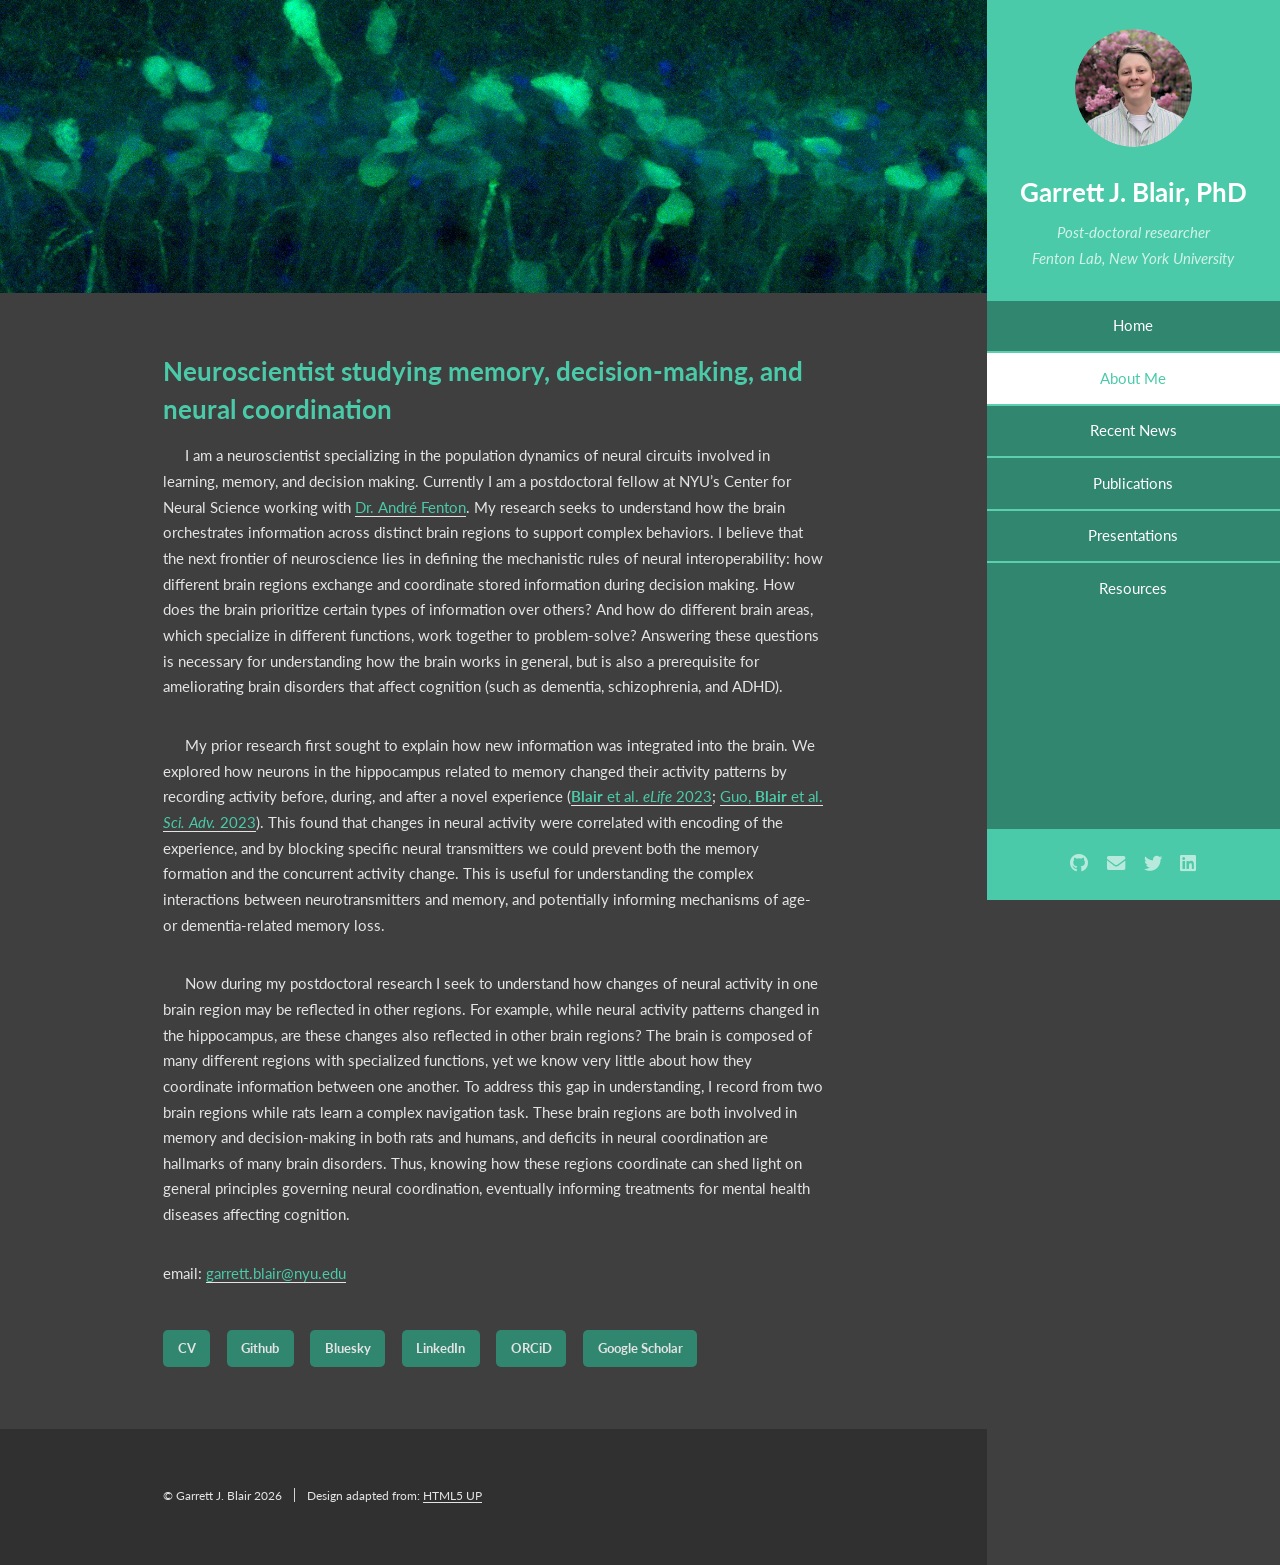
==== about-me.html @ 108b1cc1 "Overhaul of website splitting sections to multiple pages" ====
<!DOCTYPE HTML>
<!--
	Read Only by HTML5 UP
	html5up.net | @ajlkn
	Free for personal and commercial use under the CCA 3.0 license (html5up.net/license)
-->
<html>
	<head>
		<title>Garrett Blair - About Me</title>
		<meta charset="utf-8" />
		<meta name="viewport" content="width=device-width, initial-scale=1, user-scalable=no" />
		<link rel="shortcut icon" type="image/png" href="images/favs/favicon.png" />
		<link rel="stylesheet" href="assets/css/main.css" />
		<script async src="https://www.googletagmanager.com/gtag/js?id=G-YWKSNGBS6G"></script>
		<script>
			window.dataLayer = window.dataLayer || [];
			function gtag() { dataLayer.push(arguments); }
			gtag('js', new Date());
			gtag('config', 'G-YWKSNGBS6G');
		</script>
		<link rel="stylesheet" href="assets/css/theme.css" />
	</head>
	<body class="is-preload">

		<!-- Header -->
			<section id="header">
				<header>
					<span class="image avatar"><img src="images/GB portrait 2024.jpg" alt="Garrett Blair portrait" /></span>
					<h1 id="logo"><a href="index.html">Garrett J. Blair, PhD</a></h1>
					<p>Post-doctoral researcher<br />
					Fenton Lab, New York University</p>
				</header>
				<nav id="nav">
					<ul>
						<li><a href="index.html">Home</a></li>
						<li><a href="about-me.html" class="active">About Me</a></li>
						<li><a href="recent-news.html">Recent News</a></li>
						<li><a href="publications.html">Publications</a></li>
						<li><a href="presentations.html">Presentations</a></li>
						<li><a href="resources.html">Resources</a></li>
					</ul>
				</nav>
				<footer>
					<ul class="icons">
						<li><a rel="me" href="https://github.com/GarrettBlair" class="icon brands fa-github"><span class="label">Github</span></a></li>
						<li><a rel="me" href="mailto:garrett.blair@nyu.edu" class="icon solid fa-envelope"><span class="label">Email</span></a></li>
						<li><a rel="me" href="https://bsky.app/profile/garrettblair.bsky.social" class="icon brands fa-twitter"><span class="label">Bluesky</span></a></li>
						<li><a rel="me" href="https://www.linkedin.com/in/garrett-blair-98323949/" class="icon brands fa-linkedin"><span class="label">LinkedIn</span></a></li>
					</ul>
				</footer>
			</section>

		<!-- Wrapper -->
			<div id="wrapper">
				<!-- Main -->
					<div id="main">
						<section id="zero">
							<div class="image main" data-position="center">
								<img src="images/bg_mobile.jpg" alt="pretty histo image" />
							</div>
							<div class="container" id="one">
								<header class="major">
									<h3>Neuroscientist studying memory, decision-making, and neural coordination</h3>
								</header>
								<p>
									&emsp;&emsp;I am a neuroscientist specializing in the population dynamics of neural circuits involved in learning, memory, and decision making. 
									Currently I am a postdoctoral fellow at NYU’s Center for Neural Science working with
									<a href="https://as.nyu.edu/faculty/andre-fenton.html">Dr. Andr&eacute; Fenton</a>. 
									My research seeks to understand how the brain orchestrates information across distinct brain regions to support complex behaviors. 
									I believe that the next frontier of neuroscience lies in defining the mechanistic rules of neural interoperability: 
									how different brain regions exchange and coordinate stored information during decision making. 
									How does the brain prioritize certain types of information over others? And how do different brain areas, which specialize in different functions, 
									work together to problem-solve? Answering these questions is necessary for understanding how the brain works in general, 
									but is also a prerequisite for ameliorating brain disorders that affect cognition (such as dementia, schizophrenia, and ADHD). 
								</p>
								<p>
									&emsp;&emsp;My prior research first sought to explain how new information was integrated into the brain. 
									We explored how neurons in the hippocampus related to memory changed their activity patterns by recording activity before, during, 
									and after a novel experience (<a target="_blank" href="https://doi.org/10.7554/eLife.80661"><b>Blair</b> et al. <em>eLife</em> 2023</a>;
									<a target="_blank" href="https://doi.org/10.1126/sciadv.adg3918">Guo, <b>Blair</b> et al. <em>Sci. Adv.</em> 2023</a>). 
									This found that changes in neural activity were correlated with encoding of the experience, 
									and by blocking specific neural transmitters we could prevent both the memory formation and the concurrent activity change. 
									This is useful for understanding the complex interactions between neurotransmitters and memory, and potentially informing mechanisms of age- or dementia-related memory loss.
								</p>
								<p>
									&emsp;&emsp;Now during my postdoctoral research I seek to understand how changes of neural activity in one brain region may be reflected in other regions. 
									For example, while neural activity patterns changed in the hippocampus, are these changes also reflected in other brain regions? 
									The brain is composed of many different regions with specialized functions, yet we know very little about how they coordinate information between one another. 
									To address this gap in understanding, I record from two brain regions while rats learn a complex navigation task. 
									These brain regions are both involved in memory and decision-making in both rats and humans, and deficits in neural coordination are hallmarks of many brain disorders. 
									Thus, knowing how these regions coordinate can shed light on general principles governing neural coordination, 
									eventually informing treatments for mental health diseases affecting cognition.
								</p>
								<p>
                                    <ul class="icons">
                                        email:  <a href="mailto:garrett.blair@nyu.edu">garrett.blair@nyu.edu</a>
                                    </ul>
                                </p>
								<ul class="actions contact-actions">
									<li><a href="docs/GJB CV.pdf" class="button primary">CV</a></li>
									<li><a href="https://github.com/GarrettBlair" class="button primary">Github</a></li>
									<li><a href="https://bsky.app/profile/garrettblair.bsky.social" class="button primary">Bluesky</a></li>
									<li><a href="https://www.linkedin.com/in/garrett-blair-98323949/" class="button primary">LinkedIn</a></li>
									<li><a href="https://orcid.org/0000-0003-2724-8914" class="button primary">ORCiD</a></li>
                                    <li><a href="https://scholar.google.com/citations?hl=en&user=xh8QoIEAAAAJ" class="button primary">Google Scholar</a></li>
								</ul>
								<p></p>
							</div>
						</section>
					</div>
				<!-- Footer -->
					<section id="footer">
						<div class="container">
							<ul class="copyright">
								<li>&copy; Garrett J. Blair 2026</li><li>Design adapted from: <a href="http://html5up.net">HTML5 UP</a></li>
							</ul>
						</div>
					</section>
			</div>
		<!-- Scripts -->
			<script src="assets/js/jquery.min.js"></script>
			<script src="assets/js/jquery.scrollex.min.js"></script>
			<script src="assets/js/jquery.scrolly.min.js"></script>
			<script src="assets/js/browser.min.js"></script>
			<script src="assets/js/breakpoints.min.js"></script>
			<script src="assets/js/util.js"></script>
			<script src="assets/js/main.js"></script>

	</body>
</html>
---- assets/css/main.css ----
@import url("fontawesome-all.min.css");
@import url("https://fonts.googleapis.com/css?family=Lato:400,400italic,700,700italic|Source+Code+Pro:400");

/*
	Read Only by HTML5 UP
	html5up.net | @ajlkn
	Free for personal and commercial use under the CCA 3.0 license (html5up.net/license)
*/

html, body, div, span, applet, object,
iframe, h1, h2, h3, h4, h5, h6, p, blockquote,
pre, a, abbr, acronym, address, big, cite,
code, del, dfn, em, img, ins, kbd, q, s, samp,
small, strike, strong, sub, sup, tt, var, b,
u, i, center, dl, dt, dd, ol, ul, li, fieldset,
form, label, legend, table, caption, tbody,
tfoot, thead, tr, th, td, article, aside,
canvas, details, embed, figure, figcaption,
footer, header, hgroup, menu, nav, output, ruby,
section, summary, time, mark, audio, video {
	margin: 0;
	padding: 0;
	border: 0;
	font-size: 100%;
	font: inherit;
	vertical-align: baseline;}

article, aside, details, figcaption, figure,
footer, header, hgroup, menu, nav, section {
	display: block;}

body {
	line-height: 1;
}

ol, ul {
	list-style: none;
}

blockquote, q {
	quotes: none;
}

	blockquote:before, blockquote:after, q:before, q:after {
		content: '';
		content: none;
	}

table {
	border-collapse: collapse;
	border-spacing: 0;
}

body {
	-webkit-text-size-adjust: none;
}

mark {
	background-color: transparent;
	color: inherit;
}

input::-moz-focus-inner {
	border: 0;
	padding: 0;
}

input, select, textarea {
	-moz-appearance: none;
	-webkit-appearance: none;
	-ms-appearance: none;
	appearance: none;
}

/* Basic */

	html {
		box-sizing: border-box;
	}

	*, *:before, *:after {
		box-sizing: inherit;
	}

	body {
		background: #fff;
	}

		body.is-preload *, body.is-preload *:before, body.is-preload *:after {
			-moz-animation: none !important;
			-webkit-animation: none !important;
			-ms-animation: none !important;
			animation: none !important;
			-moz-transition: none !important;
			-webkit-transition: none !important;
			-ms-transition: none !important;
			transition: none !important;
		}

	body, input, select, textarea {
		color: #888;
		font-family: "Lato", sans-serif;
		font-size: 16pt;
		font-weight: 400;
		line-height: 1.75em;
	}

	a {
		-moz-transition: color 0.2s ease-in-out, border-color 0.2s ease-in-out;
		-webkit-transition: color 0.2s ease-in-out, border-color 0.2s ease-in-out;
		-ms-transition: color 0.2s ease-in-out, border-color 0.2s ease-in-out;
		transition: color 0.2s ease-in-out, border-color 0.2s ease-in-out;
		border-bottom: solid 1px #e4e4e4;
		color: inherit;
		text-decoration: none;
	}

		a:hover {
			border-bottom-color: transparent;
			color: #4acaa8 !important;
		}

	strong, b {
		color: #777;
		font-weight: 700;
	}

	em, i {
		font-style: italic;
	}

	p {
		margin: 0 0 2.25em 0;
	}

	h1, h2, h3, h4, h5, h6 {
		color: #777;
		font-weight: 700;
		line-height: 1em;
		margin: 0 0 0.5625em 0;
	}

		h1 a, h2 a, h3 a, h4 a, h5 a, h6 a {
			border: 0;
			color: inherit;
			text-decoration: none;
		}

	h2 {
		font-size: 2em;
		line-height: 1.5em;
	}

	h3 {
		font-size: 1.75em;
		line-height: 1.5em;
	}

	h4 {
		font-size: 1.25em;
		line-height: 1.5em;
	}

	h5 {
		font-size: 0.9em;
		line-height: 1.5em;
	}

	h6 {
		font-size: 0.7em;
		line-height: 1.5em;
	}

	sub {
		font-size: 0.8em;
		position: relative;
		top: 0.5em;
	}

	sup {
		font-size: 0.8em;
		position: relative;
		top: -0.5em;
	}

	hr {
		border: 0;
		border-bottom: solid 2px #f4f4f4;
		margin: 2.25em 0;
	}

		hr.major {
			margin: 3.375em 0;
		}

	blockquote {
		border-left: solid 8px #e4e4e4;
		font-style: italic;
		margin: 0 0 2.25em 0;
		padding: 0.5em 0 0.5em 2em;
	}

	code {
		background: #555;
		border-radius: 5px;
		color: #fff;
		font-family: "Source Code Pro", monospace;
		font-size: 0.9em;
		margin: 0 0.25em;
		padding: 0.25em 0.65em;
	}

	pre {
		font-family: "Source Code Pro", monospace;
		font-size: 0.9em;
		margin: 0 0 2.25em 0;
	}

		pre code {
			-webkit-overflow-scrolling: touch;
			display: block;
			line-height: 1.5em;
			overflow-x: auto;
			padding: 1em 1.5em;
		}

	.align-left {
		text-align: left;
	}

	.align-center {
		text-align: center;
	}

	.align-right {
		text-align: right;
	}

/* Row */

	.row {
		display: flex;
		flex-wrap: wrap;
		box-sizing: border-box;
		align-items: stretch;
	}

		.row > * {
			box-sizing: border-box;
		}

		.row.gtr-uniform > * > :last-child {
			margin-bottom: 0;
		}

		.row.aln-left {
			justify-content: flex-start;
		}

		.row.aln-center {
			justify-content: center;
		}

		.row.aln-right {
			justify-content: flex-end;
		}

		.row.aln-top {
			align-items: flex-start;
		}

		.row.aln-middle {
			align-items: center;
		}

		.row.aln-bottom {
			align-items: flex-end;
		}

		.row > .imp {
			order: -1;
		}

		.row > .col-1 {
			width: 8.33333%;
		}

		.row > .off-1 {
			margin-left: 8.33333%;
		}

		.row > .col-2 {
			width: 16.66667%;
		}

		.row > .off-2 {
			margin-left: 16.66667%;
		}

		.row > .col-3 {
			width: 25%;
		}

		.row > .off-3 {
			margin-left: 25%;
		}

		.row > .col-4 {
			width: 33.33333%;
		}

		.row > .off-4 {
			margin-left: 33.33333%;
		}

		.row > .col-5 {
			width: 41.66667%;
		}

		.row > .off-5 {
			margin-left: 41.66667%;
		}

		.row > .col-6 {
			width: 50%;
		}

		.row > .off-6 {
			margin-left: 50%;
		}

		.row > .col-7 {
			width: 58.33333%;
		}

		.row > .off-7 {
			margin-left: 58.33333%;
		}

		.row > .col-8 {
			width: 66.66667%;
		}

		.row > .off-8 {
			margin-left: 66.66667%;
		}

		.row > .col-9 {
			width: 75%;
		}

		.row > .off-9 {
			margin-left: 75%;
		}

		.row > .col-10 {
			width: 83.33333%;
		}

		.row > .off-10 {
			margin-left: 83.33333%;
		}

		.row > .col-11 {
			width: 91.66667%;
		}

		.row > .off-11 {
			margin-left: 91.66667%;
		}

		.row > .col-12 {
			width: 100%;
		}

		.row > .off-12 {
			margin-left: 100%;
		}

		.row.gtr-0 {
			margin-top: 0;
			margin-left: 0em;
		}

			.row.gtr-0 > * {
				padding: 0 0 0 0em;
			}

			.row.gtr-0.gtr-uniform {
				margin-top: 0em;
			}

				.row.gtr-0.gtr-uniform > * {
					padding-top: 0em;
				}

		.row.gtr-25 {
			margin-top: 0;
			margin-left: -0.5em;
		}

			.row.gtr-25 > * {
				padding: 0 0 0 0.5em;
			}

			.row.gtr-25.gtr-uniform {
				margin-top: -0.5em;
			}

				.row.gtr-25.gtr-uniform > * {
					padding-top: 0.5em;
				}

		.row.gtr-50 {
			margin-top: 0;
			margin-left: -1em;
		}

			.row.gtr-50 > * {
				padding: 0 0 0 1em;
			}

			.row.gtr-50.gtr-uniform {
				margin-top: -1em;
			}

				.row.gtr-50.gtr-uniform > * {
					padding-top: 1em;
				}

		.row {
			margin-top: 0;
			margin-left: -2em;
		}

			.row > * {
				padding: 0 0 0 2em;
			}

			.row.gtr-uniform {
				margin-top: -2em;
			}

				.row.gtr-uniform > * {
					padding-top: 2em;
				}

		.row.gtr-150 {
			margin-top: 0;
			margin-left: -3em;
		}

			.row.gtr-150 > * {
				padding: 0 0 0 3em;
			}

			.row.gtr-150.gtr-uniform {
				margin-top: -3em;
			}

				.row.gtr-150.gtr-uniform > * {
					padding-top: 3em;
				}

		.row.gtr-200 {
			margin-top: 0;
			margin-left: -4em;
		}

			.row.gtr-200 > * {
				padding: 0 0 0 4em;
			}

			.row.gtr-200.gtr-uniform {
				margin-top: -4em;
			}

				.row.gtr-200.gtr-uniform > * {
					padding-top: 4em;
				}

		@media screen and (max-width: 1680px) {

			.row {
				display: flex;
				flex-wrap: wrap;
				box-sizing: border-box;
				align-items: stretch;
			}

				.row > * {
					box-sizing: border-box;
				}

				.row.gtr-uniform > * > :last-child {
					margin-bottom: 0;
				}

				.row.aln-left {
					justify-content: flex-start;
				}

				.row.aln-center {
					justify-content: center;
				}

				.row.aln-right {
					justify-content: flex-end;
				}

				.row.aln-top {
					align-items: flex-start;
				}

				.row.aln-middle {
					align-items: center;
				}

				.row.aln-bottom {
					align-items: flex-end;
				}

				.row > .imp-xlarge {
					order: -1;
				}

				.row > .col-1-xlarge {
					width: 8.33333%;
				}

				.row > .off-1-xlarge {
					margin-left: 8.33333%;
				}

				.row > .col-2-xlarge {
					width: 16.66667%;
				}

				.row > .off-2-xlarge {
					margin-left: 16.66667%;
				}

				.row > .col-3-xlarge {
					width: 25%;
				}

				.row > .off-3-xlarge {
					margin-left: 25%;
				}

				.row > .col-4-xlarge {
					width: 33.33333%;
				}

				.row > .off-4-xlarge {
					margin-left: 33.33333%;
				}

				.row > .col-5-xlarge {
					width: 41.66667%;
				}

				.row > .off-5-xlarge {
					margin-left: 41.66667%;
				}

				.row > .col-6-xlarge {
					width: 50%;
				}

				.row > .off-6-xlarge {
					margin-left: 50%;
				}

				.row > .col-7-xlarge {
					width: 58.33333%;
				}

				.row > .off-7-xlarge {
					margin-left: 58.33333%;
				}

				.row > .col-8-xlarge {
					width: 66.66667%;
				}

				.row > .off-8-xlarge {
					margin-left: 66.66667%;
				}

				.row > .col-9-xlarge {
					width: 75%;
				}

				.row > .off-9-xlarge {
					margin-left: 75%;
				}

				.row > .col-10-xlarge {
					width: 83.33333%;
				}

				.row > .off-10-xlarge {
					margin-left: 83.33333%;
				}

				.row > .col-11-xlarge {
					width: 91.66667%;
				}

				.row > .off-11-xlarge {
					margin-left: 91.66667%;
				}

				.row > .col-12-xlarge {
					width: 100%;
				}

				.row > .off-12-xlarge {
					margin-left: 100%;
				}

				.row.gtr-0 {
					margin-top: 0;
					margin-left: 0em;
				}

					.row.gtr-0 > * {
						padding: 0 0 0 0em;
					}

					.row.gtr-0.gtr-uniform {
						margin-top: 0em;
					}

						.row.gtr-0.gtr-uniform > * {
							padding-top: 0em;
						}

				.row.gtr-25 {
					margin-top: 0;
					margin-left: -0.5em;
				}

					.row.gtr-25 > * {
						padding: 0 0 0 0.5em;
					}

					.row.gtr-25.gtr-uniform {
						margin-top: -0.5em;
					}

						.row.gtr-25.gtr-uniform > * {
							padding-top: 0.5em;
						}

				.row.gtr-50 {
					margin-top: 0;
					margin-left: -1em;
				}

					.row.gtr-50 > * {
						padding: 0 0 0 1em;
					}

					.row.gtr-50.gtr-uniform {
						margin-top: -1em;
					}

						.row.gtr-50.gtr-uniform > * {
							padding-top: 1em;
						}

				.row {
					margin-top: 0;
					margin-left: -2em;
				}

					.row > * {
						padding: 0 0 0 2em;
					}

					.row.gtr-uniform {
						margin-top: -2em;
					}

						.row.gtr-uniform > * {
							padding-top: 2em;
						}

				.row.gtr-150 {
					margin-top: 0;
					margin-left: -3em;
				}

					.row.gtr-150 > * {
						padding: 0 0 0 3em;
					}

					.row.gtr-150.gtr-uniform {
						margin-top: -3em;
					}

						.row.gtr-150.gtr-uniform > * {
							padding-top: 3em;
						}

				.row.gtr-200 {
					margin-top: 0;
					margin-left: -4em;
				}

					.row.gtr-200 > * {
						padding: 0 0 0 4em;
					}

					.row.gtr-200.gtr-uniform {
						margin-top: -4em;
					}

						.row.gtr-200.gtr-uniform > * {
							padding-top: 4em;
						}

		}

		@media screen and (max-width: 1280px) {

			.row {
				display: flex;
				flex-wrap: wrap;
				box-sizing: border-box;
				align-items: stretch;
			}

				.row > * {
					box-sizing: border-box;
				}

				.row.gtr-uniform > * > :last-child {
					margin-bottom: 0;
				}

				.row.aln-left {
					justify-content: flex-start;
				}

				.row.aln-center {
					justify-content: center;
				}

				.row.aln-right {
					justify-content: flex-end;
				}

				.row.aln-top {
					align-items: flex-start;
				}

				.row.aln-middle {
					align-items: center;
				}

				.row.aln-bottom {
					align-items: flex-end;
				}

				.row > .imp-large {
					order: -1;
				}

				.row > .col-1-large {
					width: 8.33333%;
				}

				.row > .off-1-large {
					margin-left: 8.33333%;
				}

				.row > .col-2-large {
					width: 16.66667%;
				}

				.row > .off-2-large {
					margin-left: 16.66667%;
				}

				.row > .col-3-large {
					width: 25%;
				}

				.row > .off-3-large {
					margin-left: 25%;
				}

				.row > .col-4-large {
					width: 33.33333%;
				}

				.row > .off-4-large {
					margin-left: 33.33333%;
				}

				.row > .col-5-large {
					width: 41.66667%;
				}

				.row > .off-5-large {
					margin-left: 41.66667%;
				}

				.row > .col-6-large {
					width: 50%;
				}

				.row > .off-6-large {
					margin-left: 50%;
				}

				.row > .col-7-large {
					width: 58.33333%;
				}

				.row > .off-7-large {
					margin-left: 58.33333%;
				}

				.row > .col-8-large {
					width: 66.66667%;
				}

				.row > .off-8-large {
					margin-left: 66.66667%;
				}

				.row > .col-9-large {
					width: 75%;
				}

				.row > .off-9-large {
					margin-left: 75%;
				}

				.row > .col-10-large {
					width: 83.33333%;
				}

				.row > .off-10-large {
					margin-left: 83.33333%;
				}

				.row > .col-11-large {
					width: 91.66667%;
				}

				.row > .off-11-large {
					margin-left: 91.66667%;
				}

				.row > .col-12-large {
					width: 100%;
				}

				.row > .off-12-large {
					margin-left: 100%;
				}

				.row.gtr-0 {
					margin-top: 0;
					margin-left: 0em;
				}

					.row.gtr-0 > * {
						padding: 0 0 0 0em;
					}

					.row.gtr-0.gtr-uniform {
						margin-top: 0em;
					}

						.row.gtr-0.gtr-uniform > * {
							padding-top: 0em;
						}

				.row.gtr-25 {
					margin-top: 0;
					margin-left: -0.375em;
				}

					.row.gtr-25 > * {
						padding: 0 0 0 0.375em;
					}

					.row.gtr-25.gtr-uniform {
						margin-top: -0.375em;
					}

						.row.gtr-25.gtr-uniform > * {
							padding-top: 0.375em;
						}

				.row.gtr-50 {
					margin-top: 0;
					margin-left: -0.75em;
				}

					.row.gtr-50 > * {
						padding: 0 0 0 0.75em;
					}

					.row.gtr-50.gtr-uniform {
						margin-top: -0.75em;
					}

						.row.gtr-50.gtr-uniform > * {
							padding-top: 0.75em;
						}

				.row {
					margin-top: 0;
					margin-left: -1.5em;
				}

					.row > * {
						padding: 0 0 0 1.5em;
					}

					.row.gtr-uniform {
						margin-top: -1.5em;
					}

						.row.gtr-uniform > * {
							padding-top: 1.5em;
						}

				.row.gtr-150 {
					margin-top: 0;
					margin-left: -2.25em;
				}

					.row.gtr-150 > * {
						padding: 0 0 0 2.25em;
					}

					.row.gtr-150.gtr-uniform {
						margin-top: -2.25em;
					}

						.row.gtr-150.gtr-uniform > * {
							padding-top: 2.25em;
						}

				.row.gtr-200 {
					margin-top: 0;
					margin-left: -3em;
				}

					.row.gtr-200 > * {
						padding: 0 0 0 3em;
					}

					.row.gtr-200.gtr-uniform {
						margin-top: -3em;
					}

						.row.gtr-200.gtr-uniform > * {
							padding-top: 3em;
						}

		}

		@media screen and (max-width: 1024px) {

			.row {
				display: flex;
				flex-wrap: wrap;
				box-sizing: border-box;
				align-items: stretch;
			}

				.row > * {
					box-sizing: border-box;
				}

				.row.gtr-uniform > * > :last-child {
					margin-bottom: 0;
				}

				.row.aln-left {
					justify-content: flex-start;
				}

				.row.aln-center {
					justify-content: center;
				}

				.row.aln-right {
					justify-content: flex-end;
				}

				.row.aln-top {
					align-items: flex-start;
				}

				.row.aln-middle {
					align-items: center;
				}

				.row.aln-bottom {
					align-items: flex-end;
				}

				.row > .imp-medium {
					order: -1;
				}

				.row > .col-1-medium {
					width: 8.33333%;
				}

				.row > .off-1-medium {
					margin-left: 8.33333%;
				}

				.row > .col-2-medium {
					width: 16.66667%;
				}

				.row > .off-2-medium {
					margin-left: 16.66667%;
				}

				.row > .col-3-medium {
					width: 25%;
				}

				.row > .off-3-medium {
					margin-left: 25%;
				}

				.row > .col-4-medium {
					width: 33.33333%;
				}

				.row > .off-4-medium {
					margin-left: 33.33333%;
				}

				.row > .col-5-medium {
					width: 41.66667%;
				}

				.row > .off-5-medium {
					margin-left: 41.66667%;
				}

				.row > .col-6-medium {
					width: 50%;
				}

				.row > .off-6-medium {
					margin-left: 50%;
				}

				.row > .col-7-medium {
					width: 58.33333%;
				}

				.row > .off-7-medium {
					margin-left: 58.33333%;
				}

				.row > .col-8-medium {
					width: 66.66667%;
				}

				.row > .off-8-medium {
					margin-left: 66.66667%;
				}

				.row > .col-9-medium {
					width: 75%;
				}

				.row > .off-9-medium {
					margin-left: 75%;
				}

				.row > .col-10-medium {
					width: 83.33333%;
				}

				.row > .off-10-medium {
					margin-left: 83.33333%;
				}

				.row > .col-11-medium {
					width: 91.66667%;
				}

				.row > .off-11-medium {
					margin-left: 91.66667%;
				}

				.row > .col-12-medium {
					width: 100%;
				}

				.row > .off-12-medium {
					margin-left: 100%;
				}

				.row.gtr-0 {
					margin-top: 0;
					margin-left: 0em;
				}

					.row.gtr-0 > * {
						padding: 0 0 0 0em;
					}

					.row.gtr-0.gtr-uniform {
						margin-top: 0em;
					}

						.row.gtr-0.gtr-uniform > * {
							padding-top: 0em;
						}

				.row.gtr-25 {
					margin-top: 0;
					margin-left: -0.375em;
				}

					.row.gtr-25 > * {
						padding: 0 0 0 0.375em;
					}

					.row.gtr-25.gtr-uniform {
						margin-top: -0.375em;
					}

						.row.gtr-25.gtr-uniform > * {
							padding-top: 0.375em;
						}

				.row.gtr-50 {
					margin-top: 0;
					margin-left: -0.75em;
				}

					.row.gtr-50 > * {
						padding: 0 0 0 0.75em;
					}

					.row.gtr-50.gtr-uniform {
						margin-top: -0.75em;
					}

						.row.gtr-50.gtr-uniform > * {
							padding-top: 0.75em;
						}

				.row {
					margin-top: 0;
					margin-left: -1.5em;
				}

					.row > * {
						padding: 0 0 0 1.5em;
					}

					.row.gtr-uniform {
						margin-top: -1.5em;
					}

						.row.gtr-uniform > * {
							padding-top: 1.5em;
						}

				.row.gtr-150 {
					margin-top: 0;
					margin-left: -2.25em;
				}

					.row.gtr-150 > * {
						padding: 0 0 0 2.25em;
					}

					.row.gtr-150.gtr-uniform {
						margin-top: -2.25em;
					}

						.row.gtr-150.gtr-uniform > * {
							padding-top: 2.25em;
						}

				.row.gtr-200 {
					margin-top: 0;
					margin-left: -3em;
				}

					.row.gtr-200 > * {
						padding: 0 0 0 3em;
					}

					.row.gtr-200.gtr-uniform {
						margin-top: -3em;
					}

						.row.gtr-200.gtr-uniform > * {
							padding-top: 3em;
						}

		}

		@media screen and (max-width: 736px) {

			.row {
				display: flex;
				flex-wrap: wrap;
				box-sizing: border-box;
				align-items: stretch;
			}

				.row > * {
					box-sizing: border-box;
				}

				.row.gtr-uniform > * > :last-child {
					margin-bottom: 0;
				}

				.row.aln-left {
					justify-content: flex-start;
				}

				.row.aln-center {
					justify-content: center;
				}

				.row.aln-right {
					justify-content: flex-end;
				}

				.row.aln-top {
					align-items: flex-start;
				}

				.row.aln-middle {
					align-items: center;
				}

				.row.aln-bottom {
					align-items: flex-end;
				}

				.row > .imp-small {
					order: -1;
				}

				.row > .col-1-small {
					width: 8.33333%;
				}

				.row > .off-1-small {
					margin-left: 8.33333%;
				}

				.row > .col-2-small {
					width: 16.66667%;
				}

				.row > .off-2-small {
					margin-left: 16.66667%;
				}

				.row > .col-3-small {
					width: 25%;
				}

				.row > .off-3-small {
					margin-left: 25%;
				}

				.row > .col-4-small {
					width: 33.33333%;
				}

				.row > .off-4-small {
					margin-left: 33.33333%;
				}

				.row > .col-5-small {
					width: 41.66667%;
				}

				.row > .off-5-small {
					margin-left: 41.66667%;
				}

				.row > .col-6-small {
					width: 50%;
				}

				.row > .off-6-small {
					margin-left: 50%;
				}

				.row > .col-7-small {
					width: 58.33333%;
				}

				.row > .off-7-small {
					margin-left: 58.33333%;
				}

				.row > .col-8-small {
					width: 66.66667%;
				}

				.row > .off-8-small {
					margin-left: 66.66667%;
				}

				.row > .col-9-small {
					width: 75%;
				}

				.row > .off-9-small {
					margin-left: 75%;
				}

				.row > .col-10-small {
					width: 83.33333%;
				}

				.row > .off-10-small {
					margin-left: 83.33333%;
				}

				.row > .col-11-small {
					width: 91.66667%;
				}

				.row > .off-11-small {
					margin-left: 91.66667%;
				}

				.row > .col-12-small {
					width: 100%;
				}

				.row > .off-12-small {
					margin-left: 100%;
				}

				.row.gtr-0 {
					margin-top: 0;
					margin-left: 0em;
				}

					.row.gtr-0 > * {
						padding: 0 0 0 0em;
					}

					.row.gtr-0.gtr-uniform {
						margin-top: 0em;
					}

						.row.gtr-0.gtr-uniform > * {
							padding-top: 0em;
						}

				.row.gtr-25 {
					margin-top: 0;
					margin-left: -0.3125em;
				}

					.row.gtr-25 > * {
						padding: 0 0 0 0.3125em;
					}

					.row.gtr-25.gtr-uniform {
						margin-top: -0.3125em;
					}

						.row.gtr-25.gtr-uniform > * {
							padding-top: 0.3125em;
						}

				.row.gtr-50 {
					margin-top: 0;
					margin-left: -0.625em;
				}

					.row.gtr-50 > * {
						padding: 0 0 0 0.625em;
					}

					.row.gtr-50.gtr-uniform {
						margin-top: -0.625em;
					}

						.row.gtr-50.gtr-uniform > * {
							padding-top: 0.625em;
						}

				.row {
					margin-top: 0;
					margin-left: -1.25em;
				}

					.row > * {
						padding: 0 0 0 1.25em;
					}

					.row.gtr-uniform {
						margin-top: -1.25em;
					}

						.row.gtr-uniform > * {
							padding-top: 1.25em;
						}

				.row.gtr-150 {
					margin-top: 0;
					margin-left: -1.875em;
				}

					.row.gtr-150 > * {
						padding: 0 0 0 1.875em;
					}

					.row.gtr-150.gtr-uniform {
						margin-top: -1.875em;
					}

						.row.gtr-150.gtr-uniform > * {
							padding-top: 1.875em;
						}

				.row.gtr-200 {
					margin-top: 0;
					margin-left: -2.5em;
				}

					.row.gtr-200 > * {
						padding: 0 0 0 2.5em;
					}

					.row.gtr-200.gtr-uniform {
						margin-top: -2.5em;
					}

						.row.gtr-200.gtr-uniform > * {
							padding-top: 2.5em;
						}

		}

		@media screen and (max-width: 480px) {

			.row {
				display: flex;
				flex-wrap: wrap;
				box-sizing: border-box;
				align-items: stretch;
			}

				.row > * {
					box-sizing: border-box;
				}

				.row.gtr-uniform > * > :last-child {
					margin-bottom: 0;
				}

				.row.aln-left {
					justify-content: flex-start;
				}

				.row.aln-center {
					justify-content: center;
				}

				.row.aln-right {
					justify-content: flex-end;
				}

				.row.aln-top {
					align-items: flex-start;
				}

				.row.aln-middle {
					align-items: center;
				}

				.row.aln-bottom {
					align-items: flex-end;
				}

				.row > .imp-xsmall {
					order: -1;
				}

				.row > .col-1-xsmall {
					width: 8.33333%;
				}

				.row > .off-1-xsmall {
					margin-left: 8.33333%;
				}

				.row > .col-2-xsmall {
					width: 16.66667%;
				}

				.row > .off-2-xsmall {
					margin-left: 16.66667%;
				}

				.row > .col-3-xsmall {
					width: 25%;
				}

				.row > .off-3-xsmall {
					margin-left: 25%;
				}

				.row > .col-4-xsmall {
					width: 33.33333%;
				}

				.row > .off-4-xsmall {
					margin-left: 33.33333%;
				}

				.row > .col-5-xsmall {
					width: 41.66667%;
				}

				.row > .off-5-xsmall {
					margin-left: 41.66667%;
				}

				.row > .col-6-xsmall {
					width: 50%;
				}

				.row > .off-6-xsmall {
					margin-left: 50%;
				}

				.row > .col-7-xsmall {
					width: 58.33333%;
				}

				.row > .off-7-xsmall {
					margin-left: 58.33333%;
				}

				.row > .col-8-xsmall {
					width: 66.66667%;
				}

				.row > .off-8-xsmall {
					margin-left: 66.66667%;
				}

				.row > .col-9-xsmall {
					width: 75%;
				}

				.row > .off-9-xsmall {
					margin-left: 75%;
				}

				.row > .col-10-xsmall {
					width: 83.33333%;
				}

				.row > .off-10-xsmall {
					margin-left: 83.33333%;
				}

				.row > .col-11-xsmall {
					width: 91.66667%;
				}

				.row > .off-11-xsmall {
					margin-left: 91.66667%;
				}

				.row > .col-12-xsmall {
					width: 100%;
				}

				.row > .off-12-xsmall {
					margin-left: 100%;
				}

				.row.gtr-0 {
					margin-top: 0;
					margin-left: 0em;
				}

					.row.gtr-0 > * {
						padding: 0 0 0 0em;
					}

					.row.gtr-0.gtr-uniform {
						margin-top: 0em;
					}

						.row.gtr-0.gtr-uniform > * {
							padding-top: 0em;
						}

				.row.gtr-25 {
					margin-top: 0;
					margin-left: -0.3125em;
				}

					.row.gtr-25 > * {
						padding: 0 0 0 0.3125em;
					}

					.row.gtr-25.gtr-uniform {
						margin-top: -0.3125em;
					}

						.row.gtr-25.gtr-uniform > * {
							padding-top: 0.3125em;
						}

				.row.gtr-50 {
					margin-top: 0;
					margin-left: -0.625em;
				}

					.row.gtr-50 > * {
						padding: 0 0 0 0.625em;
					}

					.row.gtr-50.gtr-uniform {
						margin-top: -0.625em;
					}

						.row.gtr-50.gtr-uniform > * {
							padding-top: 0.625em;
						}

				.row {
					margin-top: 0;
					margin-left: -1.25em;
				}

					.row > * {
						padding: 0 0 0 1.25em;
					}

					.row.gtr-uniform {
						margin-top: -1.25em;
					}

						.row.gtr-uniform > * {
							padding-top: 1.25em;
						}

				.row.gtr-150 {
					margin-top: 0;
					margin-left: -1.875em;
				}

					.row.gtr-150 > * {
						padding: 0 0 0 1.875em;
					}

					.row.gtr-150.gtr-uniform {
						margin-top: -1.875em;
					}

						.row.gtr-150.gtr-uniform > * {
							padding-top: 1.875em;
						}

				.row.gtr-200 {
					margin-top: 0;
					margin-left: -2.5em;
				}

					.row.gtr-200 > * {
						padding: 0 0 0 2.5em;
					}

					.row.gtr-200.gtr-uniform {
						margin-top: -2.5em;
					}

						.row.gtr-200.gtr-uniform > * {
							padding-top: 2.5em;
						}

		}

/* Container */

	.container {
		margin: 0 auto;
		max-width: calc(100% - 4.5em);
		width: 45em;
	}

		.container.xsmall {
			width: 11.25em;
		}

		.container.small {
			width: 22.5em;
		}

		.container.medium {
			width: 33.75em;
		}

		.container.large {
			width: 56.25em;
		}

		.container.xlarge {
			width: 67.5em;
		}

		.container.max {
			width: 100%;
		}

		@media screen and (max-width: 1024px) {

			.container {
				width: 100% !important;
			}

		}

		@media screen and (max-width: 480px) {

			.container {
				max-width: calc(100% - 3.375em);
			}

		}

/* Section/Article */

	section.special, article.special {
		text-align: center;
	}

	header p {
		color: #aaa;
		position: relative;
		margin: 0 0 1.6875em 0;
	}

	header h2 + p {
		font-size: 1.25em;
		margin-top: -0.5em;
		line-height: 1.5em;
	}

	header h3 + p {
		font-size: 1.1em;
		margin-top: -0.35em;
		line-height: 1.5em;
	}

	header h4 + p,
	header h5 + p,
	header h6 + p {
		font-size: 0.9em;
		margin-top: -0.25em;
		line-height: 1.5em;
	}

	header.major h2 {
		color: #4acaa8;
		font-size: 3.5em;
	}

		header.major h2 + p {
			color: #777;
			font-size: 1.75em;
			font-weight: 700;
			margin-top: -0.75em;
		}

/* Form */

	form {
		margin: 0 0 2.25em 0;
	}

	label {
		color: #777;
		display: block;
		font-size: 0.9em;
		font-weight: 700;
		margin: 0 0 1.125em 0;
	}

	input::-moz-focus-inner {
		border: 0;
		padding: 0;
	}

	input[type="text"],
	input[type="password"],
	input[type="email"],
	select,
	textarea {
		-moz-appearance: none;
		-webkit-appearance: none;
		-ms-appearance: none;
		appearance: none;
		border-radius: 5px;
		border: none;
		border: solid 2px #e4e4e4;
		color: inherit;
		display: block;
		outline: 0;
		padding: 0 1em;
		text-decoration: none;
		width: 100%;
	}

		input[type="text"]:invalid,
		input[type="password"]:invalid,
		input[type="email"]:invalid,
		select:invalid,
		textarea:invalid {
			box-shadow: none;
		}

		input[type="text"]:focus,
		input[type="password"]:focus,
		input[type="email"]:focus,
		select:focus,
		textarea:focus {
			border-color: #4acaa8;
		}

	select {
		background-image: url("data:image/svg+xml;charset=utf8,%3Csvg xmlns='http://www.w3.org/2000/svg' width='40' height='40' preserveAspectRatio='none' viewBox='0 0 40 40'%3E%3Cpath d='M9.4,12.3l10.4,10.4l10.4-10.4c0.2-0.2,0.5-0.4,0.9-0.4c0.3,0,0.6,0.1,0.9,0.4l3.3,3.3c0.2,0.2,0.4,0.5,0.4,0.9 c0,0.4-0.1,0.6-0.4,0.9L20.7,31.9c-0.2,0.2-0.5,0.4-0.9,0.4c-0.3,0-0.6-0.1-0.9-0.4L4.3,17.3c-0.2-0.2-0.4-0.5-0.4-0.9 c0-0.4,0.1-0.6,0.4-0.9l3.3-3.3c0.2-0.2,0.5-0.4,0.9-0.4S9.1,12.1,9.4,12.3z' fill='%23e4e4e4' /%3E%3C/svg%3E");
		background-size: 1.25em;
		background-repeat: no-repeat;
		background-position: calc(100% - 1em) center;
		height: 2.75em;
		padding-right: 2.75em;
		text-overflow: ellipsis;
	}

		select option {
			color: #777;
			background: #fff;
		}

		select:focus::-ms-value {
			background-color: transparent;
		}

		select::-ms-expand {
			display: none;
		}

	input[type="text"],
	input[type="password"],
	input[type="email"],
	select {
		height: 2.75em;
	}

	textarea {
		padding: 0.75em 1em;
	}

	input[type="checkbox"],
	input[type="radio"] {
		-moz-appearance: none;
		-webkit-appearance: none;
		-ms-appearance: none;
		appearance: none;
		display: block;
		float: left;
		margin-right: -2em;
		opacity: 0;
		width: 1em;
		z-index: -1;
	}

		input[type="checkbox"] + label,
		input[type="radio"] + label {
			text-decoration: none;
			color: #888;
			cursor: pointer;
			display: inline-block;
			font-size: 1em;
			font-weight: 400;
			padding-left: 2.4em;
			padding-right: 0.75em;
			position: relative;
		}

			input[type="checkbox"] + label:before,
			input[type="radio"] + label:before {
				-moz-osx-font-smoothing: grayscale;
				-webkit-font-smoothing: antialiased;
				display: inline-block;
				font-style: normal;
				font-variant: normal;
				text-rendering: auto;
				line-height: 1;
				text-transform: none !important;
				font-family: 'Font Awesome 5 Free';
				font-weight: 900;
			}

			input[type="checkbox"] + label:before,
			input[type="radio"] + label:before {
				background: #fafafa;
				border-radius: 5px;
				border: solid 2px #e4e4e4;
				content: '';
				display: inline-block;
				font-size: 0.8em;
				height: 2.0625em;
				left: 0;
				line-height: 2.0625em;
				position: absolute;
				text-align: center;
				top: 0;
				width: 2.0625em;
			}

		input[type="checkbox"]:checked + label:before,
		input[type="radio"]:checked + label:before {
			background: #989898;
			border-color: #989898;
			color: #ffffff;
			content: '\f00c';
		}

		input[type="checkbox"]:focus + label:before,
		input[type="radio"]:focus + label:before {
			border-color: #4acaa8;
		}

	input[type="checkbox"] + label:before {
		border-radius: 5px;
	}

	input[type="radio"] + label:before {
		border-radius: 100%;
	}

	::-webkit-input-placeholder {
		color: #aaa !important;
		font-style: italic;
		opacity: 1.0;
	}

	:-moz-placeholder {
		color: #aaa !important;
		font-style: italic;
		opacity: 1.0;
	}

	::-moz-placeholder {
		color: #aaa !important;
		font-style: italic;
		opacity: 1.0;
	}

	:-ms-input-placeholder {
		color: #aaa !important;
		font-style: italic;
		opacity: 1.0;
	}

/* Box */

	.box {
		border-radius: 5px;
		border: solid 2px #e4e4e4;
		margin-bottom: 2.25em;
		padding: 1.5em;
	}

		.box > :last-child,
		.box > :last-child > :last-child,
		.box > :last-child > :last-child > :last-child {
			margin-bottom: 0;
		}

		.box.alt {
			border: 0;
			border-radius: 0;
			padding: 0;
		}

/* Icon */

	.icon {
		text-decoration: none;
		border-bottom: none;
		position: relative;
	}

		.icon:before {
			-moz-osx-font-smoothing: grayscale;
			-webkit-font-smoothing: antialiased;
			display: inline-block;
			font-style: normal;
			font-variant: normal;
			text-rendering: auto;
			line-height: 1;
			text-transform: none !important;
			font-family: 'Font Awesome 5 Free';
			font-weight: 400;
		}

		.icon > .label {
			display: none;
		}

		.icon:before {
			line-height: inherit;
		}

		.icon.solid:before {
			font-weight: 900;
		}

		.icon.brands:before {
			font-family: 'Font Awesome 5 Brands';
		}

/* Image */

	.image {
		border-radius: 5px;
		border: 0;
		display: inline-block;
		position: relative;
	}

		.image[data-position] img {
			-moz-object-fit: cover;
			-webkit-object-fit: cover;
			-ms-object-fit: cover;
			object-fit: cover;
			display: block;
			position: absolute;
			top: 0;
			left: 0;
			width: 100%;
			height: 100%;
		}

		.image[data-position="top left"] img {
			-moz-object-position: top left;
			-webkit-object-position: top left;
			-ms-object-position: top left;
			object-position: top left;
		}

		.image[data-position="top"] img {
			-moz-object-position: top;
			-webkit-object-position: top;
			-ms-object-position: top;
			object-position: top;
		}

		.image[data-position="top right"] img {
			-moz-object-position: top right;
			-webkit-object-position: top right;
			-ms-object-position: top right;
			object-position: top right;
		}

		.image[data-position="right"] img {
			-moz-object-position: right;
			-webkit-object-position: right;
			-ms-object-position: right;
			object-position: right;
		}

		.image[data-position="bottom right"] img {
			-moz-object-position: bottom right;
			-webkit-object-position: bottom right;
			-ms-object-position: bottom right;
			object-position: bottom right;
		}

		.image[data-position="bottom"] img {
			-moz-object-position: bottom;
			-webkit-object-position: bottom;
			-ms-object-position: bottom;
			object-position: bottom;
		}

		.image[data-position="bottom left"] img {
			-moz-object-position: bottom left;
			-webkit-object-position: bottom left;
			-ms-object-position: bottom left;
			object-position: bottom left;
		}

		.image[data-position="left"] img {
			-moz-object-position: left;
			-webkit-object-position: left;
			-ms-object-position: left;
			object-position: left;
		}

		.image[data-position="center"] img {
			-moz-object-position: center;
			-webkit-object-position: center;
			-ms-object-position: center;
			object-position: center;
		}

		.image[data-position="25% 25%"] img {
			-moz-object-position: 25% 25%;
			-webkit-object-position: 25% 25%;
			-ms-object-position: 25% 25%;
			object-position: 25% 25%;
		}

		.image[data-position="75% 25%"] img {
			-moz-object-position: 75% 25%;
			-webkit-object-position: 75% 25%;
			-ms-object-position: 75% 25%;
			object-position: 75% 25%;
		}

		.image[data-position="75% 75%"] img {
			-moz-object-position: 75% 75%;
			-webkit-object-position: 75% 75%;
			-ms-object-position: 75% 75%;
			object-position: 75% 75%;
		}

		.image[data-position="25% 75%"] img {
			-moz-object-position: 25% 75%;
			-webkit-object-position: 25% 75%;
			-ms-object-position: 25% 75%;
			object-position: 25% 75%;
		}

		.image img {
			border-radius: 5px;
			display: block;
		}

		.image.left {
			float: left;
			margin: 0 2.5em 2em 0;
			top: 0.25em;
		}

		.image.right {
			float: right;
			margin: 0 0 2em 2.5em;
			top: 0.25em;
		}

		.image.fit {
			display: block;
			margin: 0 0 2.25em 0;
			width: 100%;
		}

			.image.fit img {
				display: block;
				width: 100%;
			}

		.image.avatar {
			border-radius: 100%;
			overflow: hidden;
		}

			.image.avatar img {
				border-radius: 100%;
				display: block;
				width: 100%;
			}

		.image.main {
			display: block;
			height: 20em;
			border-radius: 0;
		}

			.image.main img {
				border-radius: 0;
			}

/* List */

	ol {
		list-style: decimal;
		margin: 0 0 2.25em 0;
		padding-left: 1.25em;
	}

		ol li {
			padding-left: 0.25em;
		}

	ul {
		list-style: disc;
		margin: 0 0 2.25em 0;
		padding-left: 1em;
	}

		ul li {
			padding-left: 0.5em;
		}

		ul.alt {
			list-style: none;
			padding-left: 0;
		}

			ul.alt li {
				border-top: solid 2px #f4f4f4;
				padding: 0.5em 0;
			}

				ul.alt li:first-child {
					border-top: 0;
					padding-top: 0;
				}

	dl {
		margin: 0 0 2.25em 0;
	}

/* Actions */

	ul.actions {
		display: -moz-flex;
		display: -webkit-flex;
		display: -ms-flex;
		display: flex;
		cursor: default;
		list-style: none;
		margin-left: -1.125em;
		padding-left: 0;
	}

		ul.actions li {
			padding: 0 0 0 1.125em;
			vertical-align: middle;
		}

		ul.actions.special {
			-moz-justify-content: center;
			-webkit-justify-content: center;
			-ms-justify-content: center;
			justify-content: center;
			width: 100%;
			margin-left: 0;
		}

			ul.actions.special li:first-child {
				padding-left: 0;
			}

		ul.actions.stacked {
			-moz-flex-direction: column;
			-webkit-flex-direction: column;
			-ms-flex-direction: column;
			flex-direction: column;
			margin-left: 0;
		}

			ul.actions.stacked li {
				padding: 1.125em 0 0 0;
			}

				ul.actions.stacked li:first-child {
					padding-top: 0;
				}

		ul.actions.fit {
			width: calc(100% + 1.125em);
		}

			ul.actions.fit li {
				-moz-flex-grow: 1;
				-webkit-flex-grow: 1;
				-ms-flex-grow: 1;
				flex-grow: 1;
				-moz-flex-shrink: 1;
				-webkit-flex-shrink: 1;
				-ms-flex-shrink: 1;
				flex-shrink: 1;
				width: 100%;
			}

				ul.actions.fit li > * {
					width: 100%;
				}

			ul.actions.fit.stacked {
				width: 100%;
			}

		@media screen and (max-width: 480px) {

			ul.actions:not(.fixed) {
				-moz-flex-direction: column;
				-webkit-flex-direction: column;
				-ms-flex-direction: column;
				flex-direction: column;
				margin-left: 0;
				width: 100% !important;
			}

				ul.actions:not(.fixed) li {
					-moz-flex-grow: 1;
					-webkit-flex-grow: 1;
					-ms-flex-grow: 1;
					flex-grow: 1;
					-moz-flex-shrink: 1;
					-webkit-flex-shrink: 1;
					-ms-flex-shrink: 1;
					flex-shrink: 1;
					padding: 1.125em 0 0 0;
					text-align: center;
					width: 100%;
				}

					ul.actions:not(.fixed) li > * {
						width: 100%;
					}

					ul.actions:not(.fixed) li:first-child {
						padding-top: 0;
					}

					ul.actions:not(.fixed) li input[type="submit"],
					ul.actions:not(.fixed) li input[type="reset"],
					ul.actions:not(.fixed) li input[type="button"],
					ul.actions:not(.fixed) li button,
					ul.actions:not(.fixed) li .button {
						width: 100%;
					}

						ul.actions:not(.fixed) li input[type="submit"].icon:before,
						ul.actions:not(.fixed) li input[type="reset"].icon:before,
						ul.actions:not(.fixed) li input[type="button"].icon:before,
						ul.actions:not(.fixed) li button.icon:before,
						ul.actions:not(.fixed) li .button.icon:before {
							margin-left: -0.5rem;
						}

		}

	ul.actions.contact-actions {
		-moz-flex-wrap: wrap;
		-webkit-flex-wrap: wrap;
		-ms-flex-wrap: wrap;
		flex-wrap: wrap;
		margin-bottom: 0;
	}

		ul.actions.contact-actions li {
			padding-top: 0.75em;
		}

			ul.actions.contact-actions li .button {
				padding: 0 1.1em;
				font-size: 0.9em;
			}

		@media screen and (max-width: 736px) {

			ul.actions.contact-actions {
				margin-left: 0;
			}

				ul.actions.contact-actions li {
					padding: 0.75em 0.75em 0 0;
				}

		}

		@media screen and (max-width: 600px) {

			ul.actions.contact-actions li {
				width: calc(50% - 0.75em);
				padding-left: 0.75em;
			}

				ul.actions.contact-actions li .button {
					display: block;
					width: 100%;
				}

		}

		@media screen and (max-width: 420px) {

			ul.actions.contact-actions {
				-moz-flex-direction: column;
				-webkit-flex-direction: column;
				-ms-flex-direction: column;
				flex-direction: column;
			}

				ul.actions.contact-actions li {
					width: 100%;
					padding: 0.75em 0 0 0;
				}

		}

/* Feature Icons */

	ul.feature-icons {
		list-style: none;
		padding-left: 0;
	}

		ul.feature-icons li {
			text-decoration: none;
			display: inline-block;
			margin: 0 0 1.6875em 0;
			padding: 0.35em 0 0 3.5em;
			position: relative;
			vertical-align: top;
			width: 48%;
		}

			ul.feature-icons li:before {
				-moz-osx-font-smoothing: grayscale;
				-webkit-font-smoothing: antialiased;
				display: inline-block;
				font-style: normal;
				font-variant: normal;
				text-rendering: auto;
				line-height: 1;
				text-transform: none !important;
				font-family: 'Font Awesome 5 Free';
				font-weight: 400;
			}

			ul.feature-icons li:before {
				background: #4acaa8;
				border-radius: 100%;
				color: #ffffff;
				display: block;
				height: 2.5em;
				left: 0;
				line-height: 2.5em;
				position: absolute;
				text-align: center;
				top: 0;
				width: 2.5em;
			}

/* Icons */

	ul.icons {
		cursor: default;
		list-style: none;
		padding-left: 0;
	}

		ul.icons li {
			display: inline-block;
			padding: 0 1em 0 0;
		}

			ul.icons li:last-child {
				padding-right: 0 !important;
			}

			ul.icons li .icon:before {
				font-size: 1.25em;
			}

/* Table */

	.table-wrapper {
		-webkit-overflow-scrolling: touch;
		overflow-x: auto;
	}

	table {
		margin: 0 0 2.25em 0;
		width: 100%;
	}

		table tbody tr {
			border: solid 2px #f4f4f4;
			border-left: 0;
			border-right: 0;
		}

			table tbody tr:nth-child(2n + 1) {
				background-color: #fafafa;
			}

		table td {
			padding: 0.75em 0.75em;
		}

		table th {
			color: #777;
			font-size: 0.9em;
			font-weight: 700;
			padding: 0 0.75em 0.75em 0.75em;
			text-align: left;
		}

		table thead {
			border-bottom: solid 4px #e4e4e4;
		}

		table tfoot {
			border-top: solid 4px #e4e4e4;
		}

		table.alt {
			border-collapse: separate;
		}

			table.alt tbody tr td {
				border: solid 2px #e4e4e4;
				border-left-width: 0;
				border-top-width: 0;
			}

				table.alt tbody tr td:first-child {
					border-left-width: 2px;
				}

			table.alt tbody tr:first-child td {
				border-top-width: 2px;
			}

			table.alt thead {
				border-bottom: 0;
			}

			table.alt tfoot {
				border-top: 0;
			}

/* Button */

	input[type="submit"],
	input[type="reset"],
	input[type="button"],
	.button {
		-moz-appearance: none;
		-webkit-appearance: none;
		-ms-appearance: none;
		appearance: none;
		-moz-transition: background-color 0.2s ease-in-out, color 0.2s ease-in-out;
		-webkit-transition: background-color 0.2s ease-in-out, color 0.2s ease-in-out;
		-ms-transition: background-color 0.2s ease-in-out, color 0.2s ease-in-out;
		transition: background-color 0.2s ease-in-out, color 0.2s ease-in-out;
		background-color: #989898;
		border-radius: 5px;
		border: 0;
		color: #ffffff !important;
		cursor: pointer;
		display: inline-block;
		font-weight: 700;
		height: 2.75em;
		line-height: 2.75em;
		padding: 0 1.5em;
		text-align: center;
		text-decoration: none;
		white-space: nowrap;
	}

		input[type="submit"]:hover,
		input[type="reset"]:hover,
		input[type="button"]:hover,
		.button:hover {
			background-color: #a5a5a5;
			color: #ffffff !important;
		}

		input[type="submit"]:active,
		input[type="reset"]:active,
		input[type="button"]:active,
		.button:active {
			background-color: #8b8b8b;
		}

		input[type="submit"].icon,
		input[type="reset"].icon,
		input[type="button"].icon,
		.button.icon {
			padding-left: 1.35em;
		}

			input[type="submit"].icon:before,
			input[type="reset"].icon:before,
			input[type="button"].icon:before,
			.button.icon:before {
				margin-right: 0.5em;
			}

		input[type="submit"].fit,
		input[type="reset"].fit,
		input[type="button"].fit,
		.button.fit {
			width: 100%;
		}

		input[type="submit"].small,
		input[type="reset"].small,
		input[type="button"].small,
		.button.small {
			font-size: 0.8em;
		}

		input[type="submit"].large,
		input[type="reset"].large,
		input[type="button"].large,
		.button.large {
			font-size: 1.35em;
		}

		input[type="submit"].alt,
		input[type="reset"].alt,
		input[type="button"].alt,
		.button.alt {
			background-color: transparent;
			box-shadow: inset 0 0 0 2px #e4e4e4;
			color: #777 !important;
		}

			input[type="submit"].alt:hover,
			input[type="reset"].alt:hover,
			input[type="button"].alt:hover,
			.button.alt:hover {
				background-color: #f4f4f4;
				color: #777 !important;
			}

			input[type="submit"].alt:active,
			input[type="reset"].alt:active,
			input[type="button"].alt:active,
			.button.alt:active {
				background-color: #eaeaea;
			}

			input[type="submit"].alt.icon:before,
			input[type="reset"].alt.icon:before,
			input[type="button"].alt.icon:before,
			.button.alt.icon:before {
				color: #aaa;
			}

		input[type="submit"].primary,
		input[type="reset"].primary,
		input[type="button"].primary,
		.button.primary {
			background-color: #4acaa8;
			color: #ffffff !important;
		}

			input[type="submit"].primary:hover,
			input[type="reset"].primary:hover,
			input[type="button"].primary:hover,
			.button.primary:hover {
				background-color: #5ed0b1;
			}

			input[type="submit"].primary:active,
			input[type="reset"].primary:active,
			input[type="button"].primary:active,
			.button.primary:active {
				background-color: #39c29d;
			}

		input[type="submit"].disabled, input[type="submit"]:disabled,
		input[type="reset"].disabled,
		input[type="reset"]:disabled,
		input[type="button"].disabled,
		input[type="button"]:disabled,
		.button.disabled,
		.button:disabled {
			background-color: #888 !important;
			box-shadow: inset 0 -0.15em 0 0 rgba(0, 0, 0, 0.15);
			color: #fff !important;
			cursor: default;
			opacity: 0.25;
		}

/* Hanging Indent */

	.hangingindent {
		padding-left: 36px;
		text-indent: -36px;
		font-size: Normal;
		line-height: 1.3em;
	}

/* Features */

	.features article {
		border-top: solid 3px #f4f4f4;
		margin-bottom: 2.25em;
		padding-top: 2.25em;
	}

		.features article:first-child {
			border-top: 0;
			padding-top: 0;
		}

		.features article .image {
			display: inline-block;
			padding-right: 2.5em;
			vertical-align: middle;
			width: 48%;
		}

			.features article .image img {
				display: block;
				width: 100%;
			}

		.features article .inner {
			display: inline-block;
			vertical-align: middle;
			width: 50%;
		}

			.features article .inner > :last-child {
				margin-bottom: 0;
			}

/* Header */

	#header {
		display: -moz-flex;
		display: -webkit-flex;
		display: -ms-flex;
		display: flex;
		-moz-flex-direction: column;
		-webkit-flex-direction: column;
		-ms-flex-direction: column;
		flex-direction: column;
		-moz-justify-content: space-between;
		-webkit-justify-content: space-between;
		-ms-justify-content: space-between;
		justify-content: space-between;
		background: #4acaa8;
		color: #d2f2e9;
		height: 100%;
		overflow-y: auto;
		position: fixed;
		text-align: center;
		top: 0;
		width: 23em;
		right: 0;
	}

		#header h1, #header h2, #header h3, #header h4, #header h5, #header h6 {
			color: #ffffff;
		}

			#header h1 a, #header h2 a, #header h3 a, #header h4 a, #header h5 a, #header h6 a {
				color: #ffffff;
			}

		#header header p {
			color: #b7eadc;
		}

		#header a {
			color: #d2f2e9;
		}

			#header a:hover {
				color: #ffffff !important;
			}

		#header > header {
			-moz-flex-shrink: 0;
			-webkit-flex-shrink: 0;
			-ms-flex-shrink: 0;
			flex-shrink: 0;
			padding: 3em;
		}

			#header > header .avatar {
				display: block;
				margin: 0 auto 2.25em auto;
				width: 8em;
			}

			#header > header h1 {
				font-size: 1.75em;
				margin: 0;
			}

			#header > header p {
				color: #d2f2e9;
				font-style: italic;
				margin: 1em 0 0 0;
			}

		#header > footer {
			-moz-flex-shrink: 0;
			-webkit-flex-shrink: 0;
			-ms-flex-shrink: 0;
			flex-shrink: 0;
			bottom: 0;
			left: 0;
			padding: 2em;
			width: 100%;
		}

			#header > footer .icons {
				margin: 0;
			}

				#header > footer .icons li a {
					color: #b7eadc;
				}

		#header > nav {
			-moz-flex-grow: 1;
			-webkit-flex-grow: 1;
			-ms-flex-grow: 1;
			flex-grow: 1;
		}

			#header > nav ul {
				list-style: none;
				margin: 0;
				padding: 0;
			}

				#header > nav ul li {
					border-top: solid 2px #5ccfb1;
					display: block;
					padding: 0;
				}

					#header > nav ul li a {
						-moz-transition: none;
						-webkit-transition: none;
						-ms-transition: none;
						transition: none;
						border: 0;
						color: #ffffff !important;
						display: block;
						padding: 0.85em 0;
						text-decoration: none;
					}

						#header > nav ul li a.active {
							background: #fff;
							color: #4acaa8 !important;
						}

					#header > nav ul li:first-child {
						border-top: 0;
					}

/* Wrapper */

	#wrapper {
		background: #fff;
		padding-right: 23em;
	}

/* Main */

	#main > section {
		border-top: solid 6px #f4f4f4;
	}

		#main > section > .container {
			padding: 6em 0 4em 0;
		}

		#main > section:first-child {
			border-top: 0;
		}

/* Footer */

	#footer {
		background: #fafafa;
		border-top: 0;
		color: #c0c0c0;
		overflow: hidden;
		padding: 4em 0 2em 0;
	}

		#footer .copyright {
			line-height: 1em;
			list-style: none;
			padding: 0;
		}

			#footer .copyright li {
				border-left: solid 1px #d4d4d4;
				display: inline-block;
				font-size: 0.8em;
				margin-left: 1em;
				padding-left: 1em;
			}

				#footer .copyright li:first-child {
					border-left: 0;
					margin-left: 0;
					padding-left: 0;
				}

				#footer .copyright li a {
					color: inherit;
				}

/* XLarge */

	@media screen and (max-width: 1680px) {

		/* Basic */

			body, input, select, textarea {
				font-size: 13pt;
			}

		/* Header */

			#header {
				width: 21em;
			}

				#header > header {
					padding: 2em;
				}

				#header > footer {
					padding: 1.5em;
				}

		/* Wrapper */

			#wrapper {
				padding-right: 21em;
			}

		/* Main */

			#main > section > .container {
				padding: 4em 0 2em 0;
			}

	}

/* Large */

	@media screen and (max-width: 1280px) {

		/* Basic */

			body, input, select, textarea {
				font-size: 11pt;
			}

		/* Header */

			#header {
				width: 20em;
			}

		/* Wrapper */

			#wrapper {
				padding-right: 20em;
			}

	}

/* Medium */

	#titleBar {
		display: none;
	}

	@media screen and (max-width: 1024px) {

		/* Basic */

			html, body {
				overflow-x: hidden;
			}

			body, input, select, textarea {
				font-size: 12pt;
			}

		/* Image */

			.image.left, .image.right {
				max-width: 40%;
			}

				.image.left img, .image.right img {
					width: 100%;
				}

			.image.main {
				height: 20em;
			}

		/* Header */

			#header {
				-moz-backface-visibility: hidden;
				-webkit-backface-visibility: hidden;
				-ms-backface-visibility: hidden;
				backface-visibility: hidden;
				-moz-transition: -moz-transform 0.5s ease;
				-webkit-transition: -webkit-transform 0.5s ease;
				-ms-transition: -ms-transform 0.5s ease;
				transition: transform 0.5s ease;
				display: block;
				height: 100%;
				overflow-y: auto;
				position: fixed;
				top: 0;
				width: 23em;
				z-index: 10002;
				-moz-transform: translateX(23em);
				-webkit-transform: translateX(23em);
				-ms-transform: translateX(23em);
				transform: translateX(23em);
				right: 0;
			}

				#header > footer {
					bottom: auto;
					left: auto;
					margin: 0.5em 0 0 0;
					position: relative;
					right: auto;
					top: auto;
				}

		/* Wrapper */

			#wrapper {
				-moz-backface-visibility: hidden;
				-webkit-backface-visibility: hidden;
				-ms-backface-visibility: hidden;
				backface-visibility: hidden;
				-moz-transition: -moz-transform 0.5s ease;
				-webkit-transition: -webkit-transform 0.5s ease;
				-ms-transition: -ms-transform 0.5s ease;
				transition: transform 0.5s ease;
				padding: 44px 0 1px 0;
			}

		/* Header Panel */

			#titleBar {
				-moz-backface-visibility: hidden;
				-webkit-backface-visibility: hidden;
				-ms-backface-visibility: hidden;
				backface-visibility: hidden;
				-moz-transition: -moz-transform 0.5s ease;
				-webkit-transition: -webkit-transform 0.5s ease;
				-ms-transition: -ms-transform 0.5s ease;
				transition: transform 0.5s ease;
				display: block;
				height: 44px;
				left: 0;
				position: fixed;
				top: 0;
				width: 100%;
				z-index: 10001;
				background: #222;
				color: #fff;
				min-width: 320px;
			}

				#titleBar .title {
					color: #fff;
					display: block;
					font-weight: 700;
					height: 44px;
					line-height: 44px;
					padding: 0 1em;
					width: 100%;
					text-align: left;
				}

					#titleBar .title a {
						border: 0;
						text-decoration: none;
					}

				#titleBar .toggle {
					text-decoration: none;
					height: 4em;
					position: absolute;
					top: 0;
					width: 6em;
					border: 0;
					outline: 0;
					right: 0;
				}

					#titleBar .toggle:before {
						-moz-osx-font-smoothing: grayscale;
						-webkit-font-smoothing: antialiased;
						display: inline-block;
						font-style: normal;
						font-variant: normal;
						text-rendering: auto;
						line-height: 1;
						text-transform: none !important;
						font-family: 'Font Awesome 5 Free';
						font-weight: 900;
					}

					#titleBar .toggle:before {
						background: #4acaa8;
						color: #ffffff;
						content: '\f0c9';
						display: block;
						font-size: 18px;
						height: 44px;
						line-height: 44px;
						position: absolute;
						text-align: center;
						top: 0;
						width: 64px;
						right: 0;
					}

			body.header-visible #wrapper, body.header-visible #titleBar {
				-moz-transform: translateX(-23em);
				-webkit-transform: translateX(-23em);
				-ms-transform: translateX(-23em);
				transform: translateX(-23em);
			}

			body.header-visible #header {
				-moz-transform: translateX(0);
				-webkit-transform: translateX(0);
				-ms-transform: translateX(0);
				transform: translateX(0);
			}

	}

/* Small */

	@media screen and (max-width: 736px) {

		/* Basic */

			body, input, select, textarea {
				font-size: 12pt;
			}

			h1 br, h2 br, h3 br, h4 br, h5 br, h6 br {
				display: none;
			}

			h2 {
				font-size: 1.75em;
			}

			h3 {
				font-size: 1.5em;
			}

			h4 {
				font-size: 1em;
			}

		/* Image */

			.image.left {
				margin: 0 1.5em 1em 0;
			}

			.image.right {
				margin: 0 0 1em 1.5em;
			}

			.image.main {
				height: 12em;
			}

		/* Section/Article */

			header br {
				display: none;
			}

			header.major h2 {
				font-size: 2.5em;
			}

				header.major h2 + p {
					font-size: 1.5em;
				}

		/* Features */

			.features article .image {
				display: block;
				margin: 0 0 2.25em 0;
				padding-right: 0;
				width: 100%;
			}

			.features article .inner {
				display: block;
				width: 100%;
			}

		/* Header */

			#header {
				width: 17em;
				-moz-transform: translateX(17em);
				-webkit-transform: translateX(17em);
				-ms-transform: translateX(17em);
				transform: translateX(17em);
				right: 0;
			}

				#header > header {
					padding: 2em;
				}

					#header > header .avatar {
						margin: 0 auto 1.6875em auto;
						width: 6em;
					}

					#header > header h1 {
						font-size: 1.5em;
					}

					#header > header p {
						margin: 1em 0 0 0;
					}

				#header > footer {
					padding: 1.5em;
				}

		/* Main */

			#main > section > .container {
				padding: 2em 0 0 0;
			}

		/* Footer */

			#footer {
				text-align: center;
			}

				#footer .copyright li {
					border-left: 0;
					display: block;
					line-height: 1.75em;
					margin: 0.75em 0 0 0;
					padding-left: 0;
				}

					#footer .copyright li:first-child {
						margin-top: 0;
					}

		/* Header Panel */

			#titleBar .toggle {
				height: 4em;
				width: 6em;
			}

				#titleBar .toggle:before {
					font-size: 14px;
					width: 44px;
				}

			body.header-visible #wrapper, body.header-visible #titleBar {
				-moz-transform: translateX(-17em);
				-webkit-transform: translateX(-17em);
				-ms-transform: translateX(-17em);
				transform: translateX(-17em);
			}

	}

/* XSmall */

	@media screen and (max-width: 480px) {

		/* Basic */

			html, body {
				min-width: 320px;
			}

			body, input, select, textarea {
				font-size: 12pt;
			}

		/* List */

			ul.actions {
				margin: 0 0 2.25em 0;
			}

				ul.actions li {
					display: block;
					padding: 1.125em 0 0 0;
					text-align: center;
					width: 100%;
				}

					ul.actions li:first-child {
						padding-top: 0;
					}

					ul.actions li > * {
						width: 100%;
						margin: 0 !important;
					}

						ul.actions li > *.icon:before {
							margin-left: -2em;
						}

				ul.actions.small li {
					padding: 0.5625em 0 0 0;
				}

					ul.actions.small li:first-child {
						padding-top: 0;
					}

			ul.feature-icons li {
				display: block;
				width: 100%;
			}

		/* Button */

			input[type="submit"],
			input[type="reset"],
			input[type="button"],
			.button {
				padding: 0;
			}

	}
---- assets/css/theme.css ----
body { background-color: #000000 !important; }
nav { background-color: #31866f !important; }
#wrapper { background-color: #3f3f3f !important; }
#footer { background-color: #303030 !important; }
body, p, li { color: #e4e4e4; } /* body text */
.button.primary { background-color: #31866f; color: #e4e4e4 !important; }  /* button background/text */
strong, b, a { color: #4acaa8; }  /* bolds */
/* strong, b, a { color: #4acaa8; }  bolds */
h1, h2, h3, h4, h5, h6 { color: #4acaa8; }  /* headings */
ul.alt li, .features article { border-top-color: #31866f !important; }  /* line separators */
a { border-bottom-color: #e4e4e4 !important; }  /* no underline by default */
a:hover { border-bottom-color: #4acaa8 !important; }  /* underline on hover */
.features article .date { color: #e4e4e4; font-size: 0.85em; font-weight: 700; margin: -1.5em 0 1em 0; }  /* Recent News entry dates */
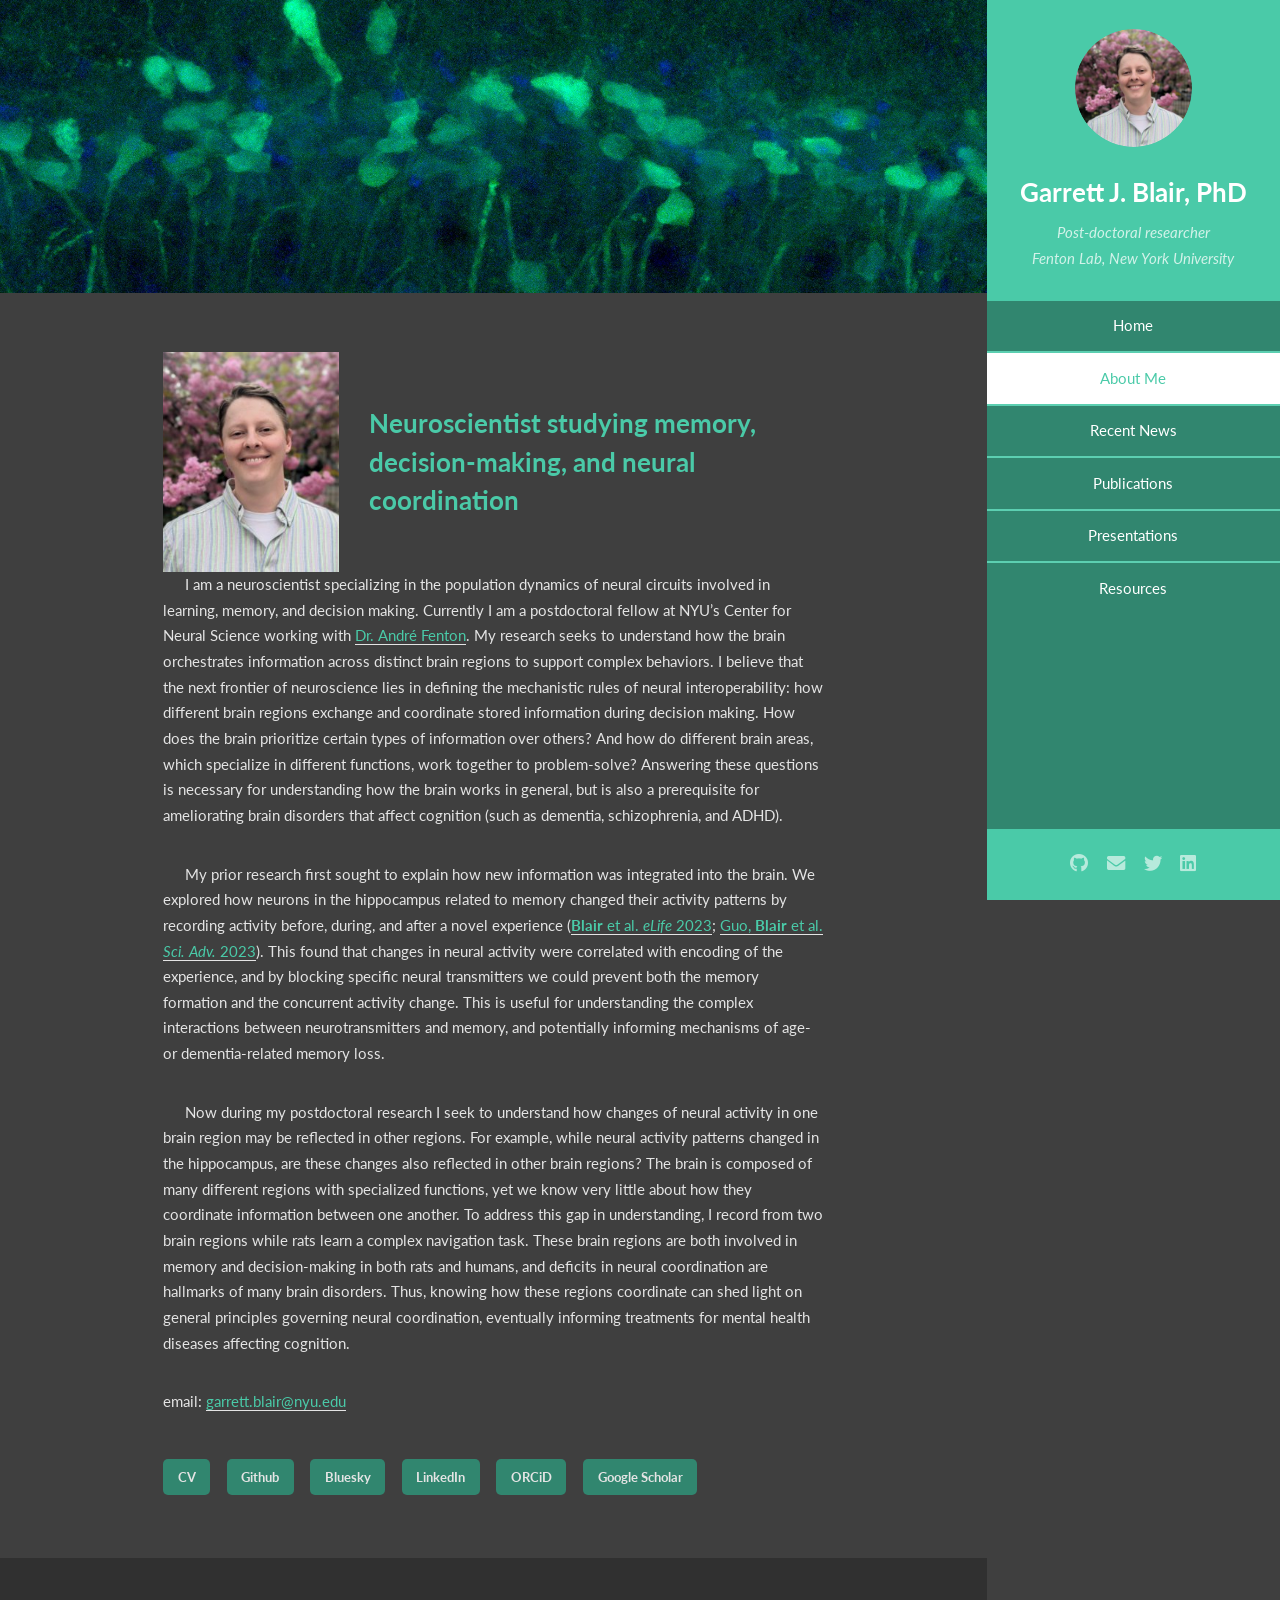
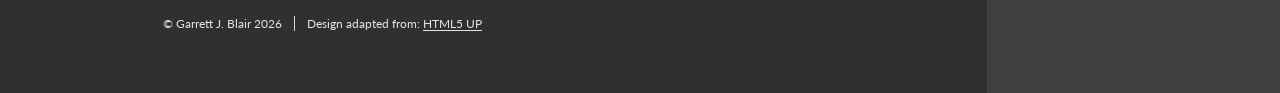
==== commit 8f0590b7: "added gb image on about me" ====
--- a/about-me.html
+++ b/about-me.html
@@ -60,7 +60,10 @@
 							</div>
 							<div class="container" id="one">
 								<header class="major">
-									<h3>Neuroscientist studying memory, decision-making, and neural coordination</h3>
+									<div class="profile-heading">
+										<img src="images/GB portrait 2024.jpg" alt="Garrett Blair" />
+										<h3>Neuroscientist studying memory, decision-making, and neural coordination</h3>
+									</div>
 								</header>
 								<p>
 									&emsp;&emsp;I am a neuroscientist specializing in the population dynamics of neural circuits involved in learning, memory, and decision making. 
@@ -112,7 +115,7 @@
 					<section id="footer">
 						<div class="container">
 							<ul class="copyright">
-								<li>&copy; Garrett J. Blair 2026</li><li>Design adapted from: <a href="http://html5up.net">HTML5 UP</a></li>
+                                <li>&copy; <a href="images/fulls/dance_af.gif" target="_blank" class="easter-egg">Garrett J. Blair 2026</a></li><li>Design adapted from: <a href="http://html5up.net">HTML5 UP</a></li>
 							</ul>
 						</div>
 					</section>
--- a/assets/css/main.css
+++ b/assets/css/main.css
@@ -2738,6 +2738,16 @@
 			width: 48%;
 		}
 
+		.features article .poster-images {
+			display: inline-flex;
+			gap: 1em;
+		}
+
+			.features article .poster-images a {
+				flex: 1;
+				min-width: 0;
+			}
+
 			.features article .image img {
 				display: block;
 				width: 100%;
@@ -3237,6 +3247,10 @@
 				width: 100%;
 			}
 
+			.features article .poster-images {
+				display: flex;
+			}
+
 			.features article .inner {
 				display: block;
 				width: 100%;
--- a/assets/css/theme.css
+++ b/assets/css/theme.css
@@ -9,5 +9,16 @@
 h1, h2, h3, h4, h5, h6 { color: #4acaa8; }  /* headings */
 ul.alt li, .features article { border-top-color: #31866f !important; }  /* line separators */
 a { border-bottom-color: #e4e4e4 !important; }  /* no underline by default */
-a:hover { border-bottom-color: #4acaa8 !important; }  /* underline on hover */
-.features article .date { color: #e4e4e4; font-size: 0.85em; font-weight: 700; margin: -1.5em 0 1em 0; }  /* Recent News entry dates */+a:hover {color:#31866f !important; border-bottom-color: #4acaa8 !important; }  /* underline on hover */
+#footer .easter-egg, #footer .easter-egg:hover { color: inherit !important; border-bottom-color: transparent !important; cursor: default; }  /* hidden gif link in copyright "." */
+
+.features article .date { color: #e4e4e4; font-size: 0.85em; font-weight: 700; margin: -1.5em 0 1em 0; }  /* Recent News entry dates */
+
+.profile-heading { display: flex; align-items: center; gap: 2em; }
+.profile-heading img { width: 12em; aspect-ratio: 4 / 5; object-fit: cover; object-position: center 35%; flex: 0 0 auto; }
+.profile-heading h3 { flex: 1; margin: 0; }
+
+@media screen and (max-width: 736px) {
+	.profile-heading { gap: 1em; }
+	.profile-heading img { width: 7em; }
+}
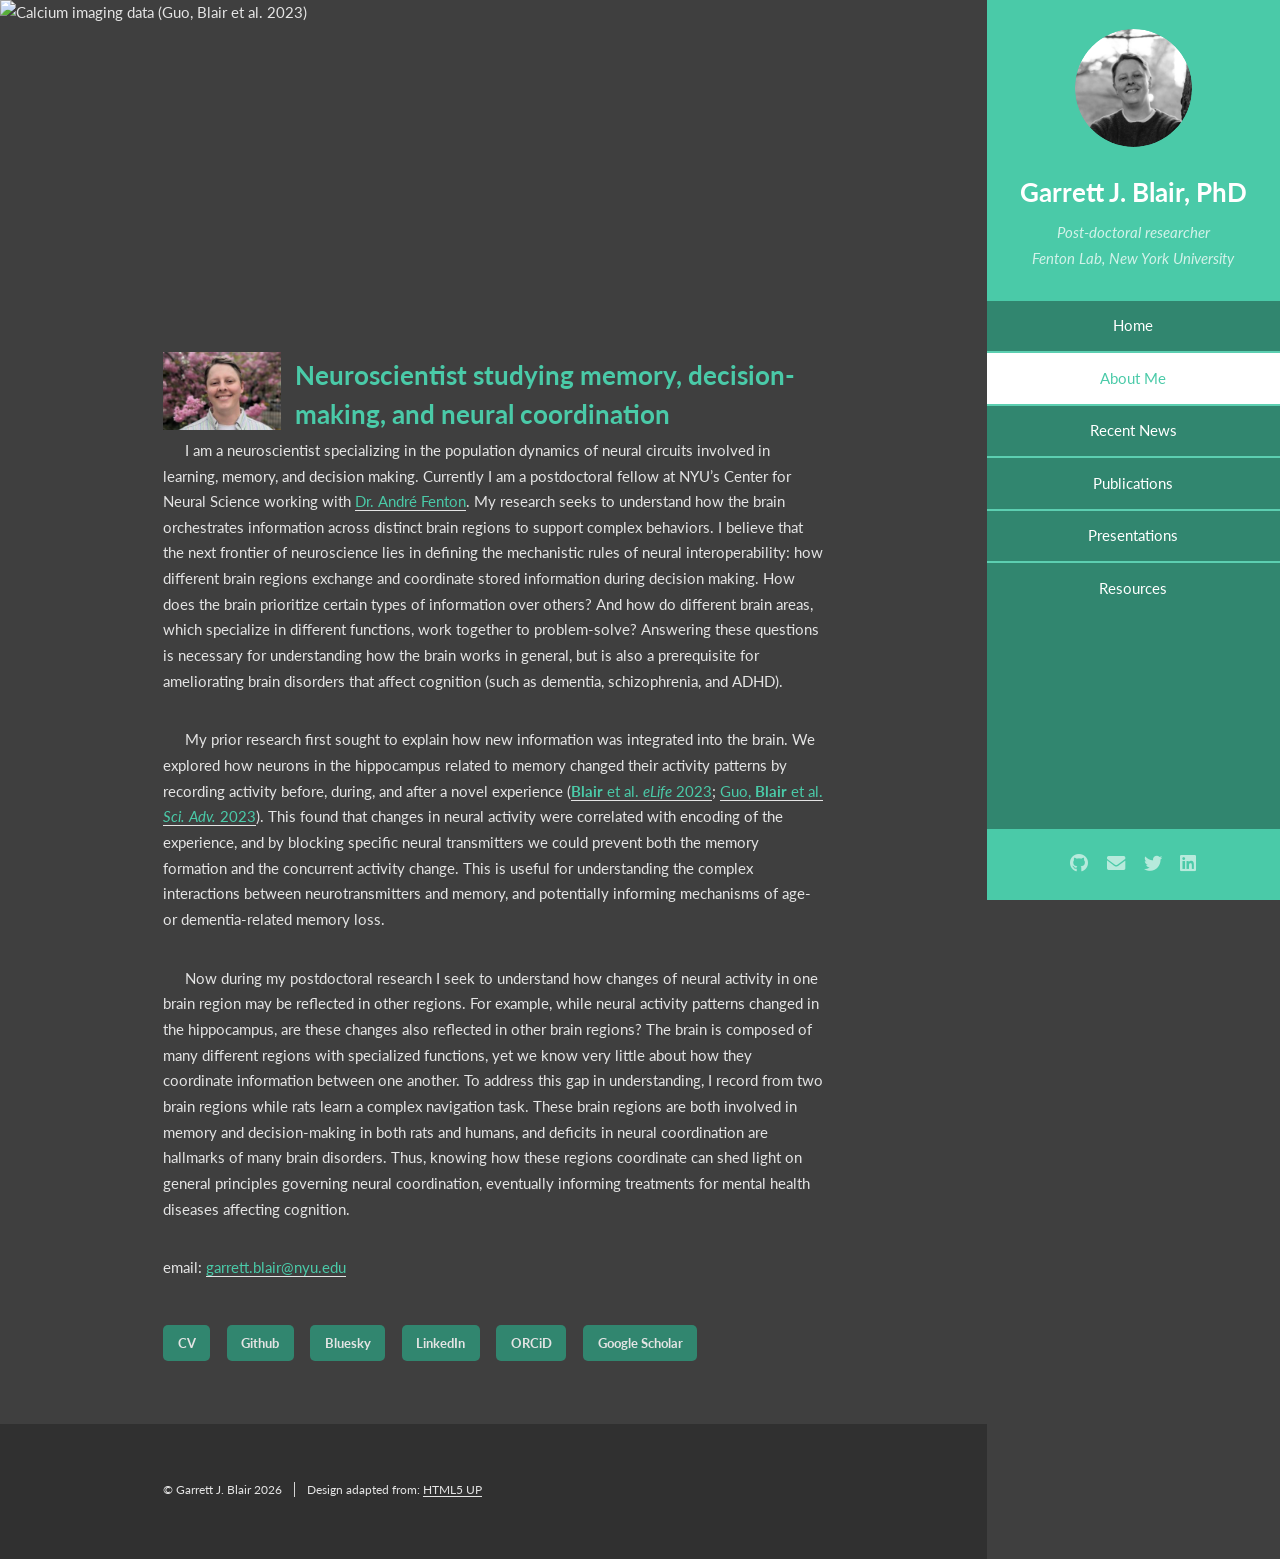
==== commit 783899d0: "Changed profile pic, added ca imaging bg for home/about me" ====
--- a/about-me.html
+++ b/about-me.html
@@ -25,7 +25,7 @@
 		<!-- Header -->
 			<section id="header">
 				<header>
-					<span class="image avatar"><img src="images/GB portrait 2024.jpg" alt="Garrett Blair portrait" /></span>
+					<span class="image avatar"><img src="images/gb_centralpark small.jpg" alt="Garrett Blair portrait" /></span>
 					<h1 id="logo"><a href="index.html">Garrett J. Blair, PhD</a></h1>
 					<p>Post-doctoral researcher<br />
 					Fenton Lab, New York University</p>
@@ -56,12 +56,15 @@
 					<div id="main">
 						<section id="zero">
 							<div class="image main" data-position="center">
-								<img src="images/bg_mobile.jpg" alt="pretty histo image" />
+								<img src="images/dff.gif" alt="Calcium imaging data (Guo, Blair et al. 2023)" />
 							</div>
 							<div class="container" id="one">
 								<header class="major">
 									<div class="profile-heading">
-										<img src="images/GB portrait 2024.jpg" alt="Garrett Blair" />
+										<picture>
+											<source media="(max-width: 736px)" srcset="images/GB%20portrait%20mobile.jpg" />
+											<img src="images/GB portrait wide.jpg" alt="Garrett Blair" />
+										</picture>
 										<h3>Neuroscientist studying memory, decision-making, and neural coordination</h3>
 									</div>
 								</header>
--- a/assets/css/theme.css
+++ b/assets/css/theme.css
@@ -14,11 +14,12 @@
 
 .features article .date { color: #e4e4e4; font-size: 0.85em; font-weight: 700; margin: -1.5em 0 1em 0; }  /* Recent News entry dates */
 
-.profile-heading { display: flex; align-items: center; gap: 2em; }
-.profile-heading img { width: 12em; aspect-ratio: 4 / 5; object-fit: cover; object-position: center 35%; flex: 0 0 auto; }
+.profile-heading { display: flex; align-items: center; gap: 1em; }
+.profile-heading picture { flex: 0 0 auto; }
+.profile-heading img { width: 8em; aspect-ratio: auto; object-fit: cover; object-position: center 35%; flex: 0 0 auto; }
 .profile-heading h3 { flex: 1; margin: 0; }
 
 @media screen and (max-width: 736px) {
-	.profile-heading { gap: 1em; }
-	.profile-heading img { width: 7em; }
+	.profile-heading { gap: .5em; }
+	.profile-heading img { width: 5em; aspect-ratio: auto; object-fit: contain; object-position: initial; }
 }
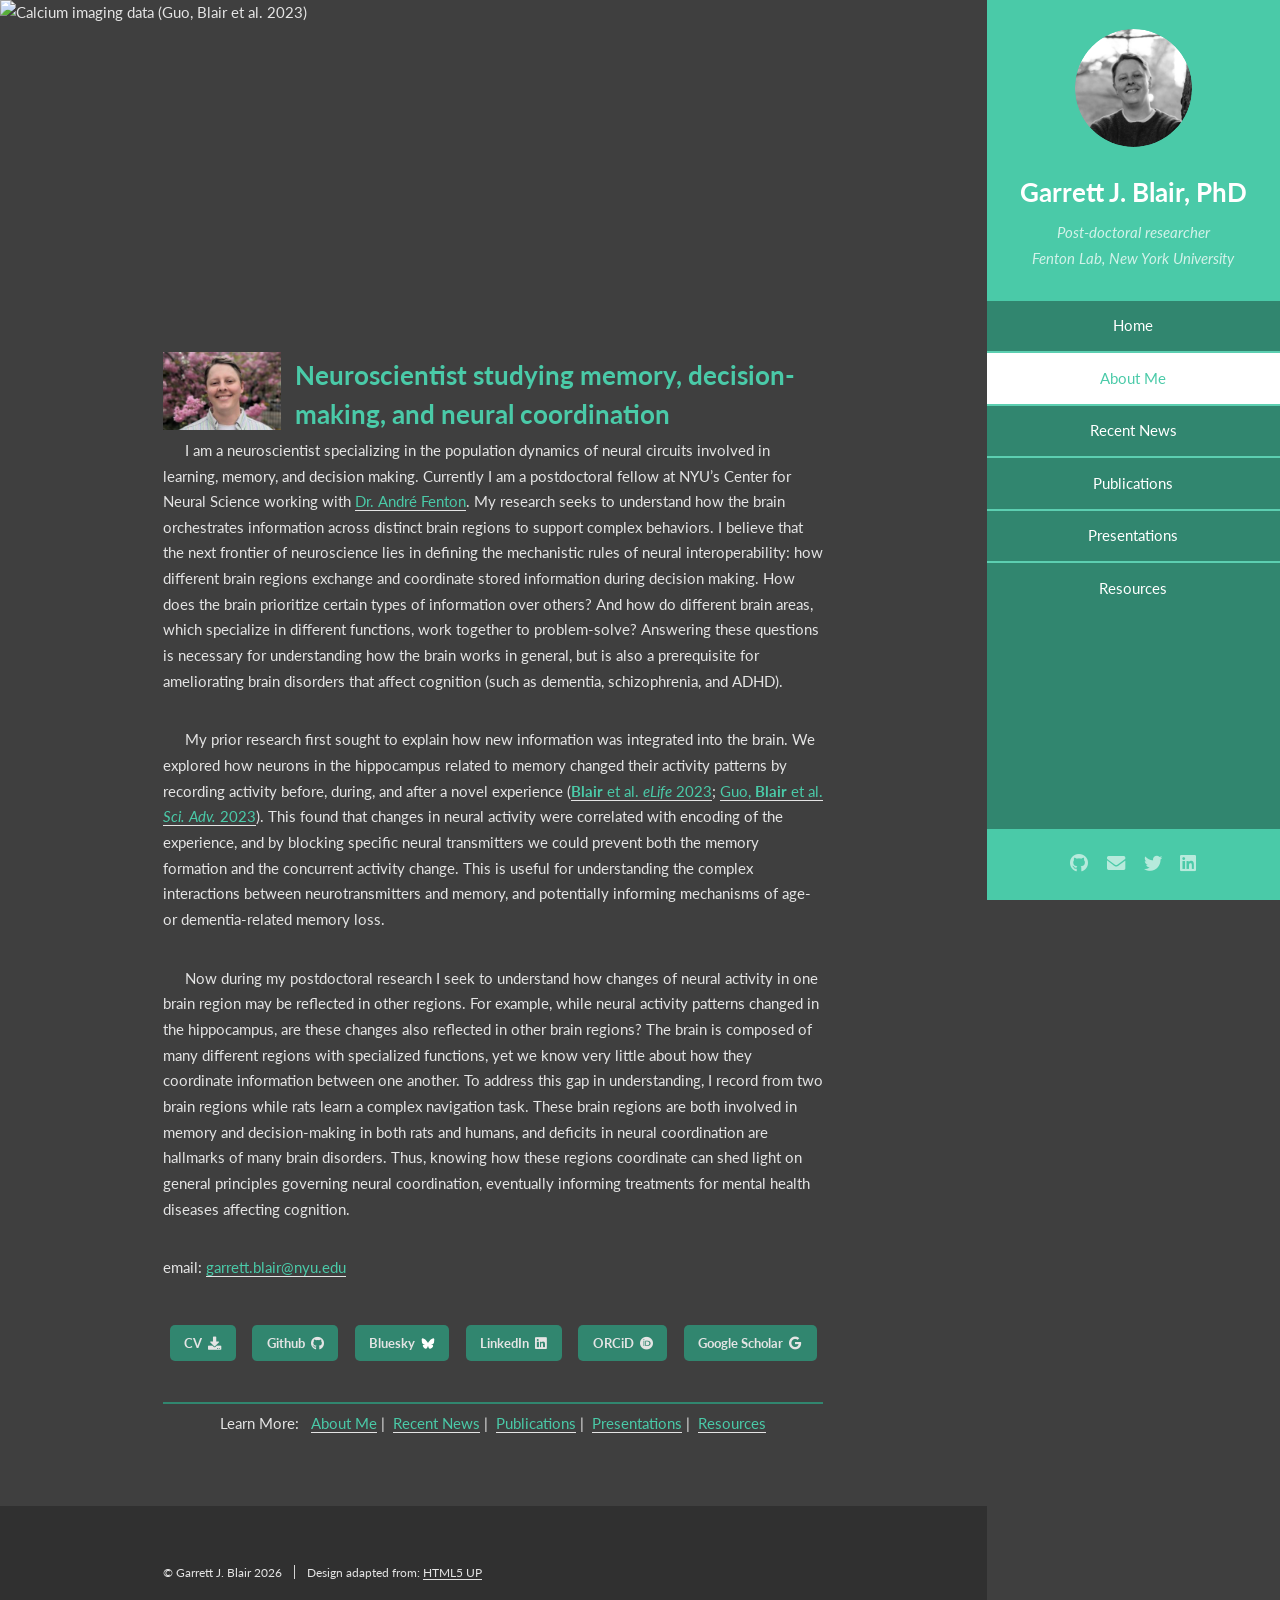
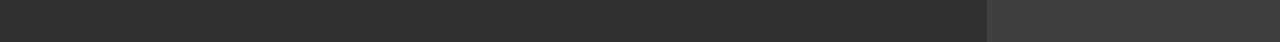
==== commit 6a41f24a: "Added missing icons, reoganized resources, added icons to about me" ====
--- a/about-me.html
+++ b/about-me.html
@@ -97,20 +97,28 @@
 									Thus, knowing how these regions coordinate can shed light on general principles governing neural coordination, 
 									eventually informing treatments for mental health diseases affecting cognition.
 								</p>
-								<p>
-                                    <ul class="icons">
-                                        email:  <a href="mailto:garrett.blair@nyu.edu">garrett.blair@nyu.edu</a>
-                                    </ul>
-                                </p>
+								<ul class="icons">
+									email:  <a href="mailto:garrett.blair@nyu.edu">garrett.blair@nyu.edu</a>
+								</ul>
 								<ul class="actions contact-actions">
-									<li><a href="docs/GJB CV.pdf" class="button primary">CV</a></li>
-									<li><a href="https://github.com/GarrettBlair" class="button primary">Github</a></li>
-									<li><a href="https://bsky.app/profile/garrettblair.bsky.social" class="button primary">Bluesky</a></li>
-									<li><a href="https://www.linkedin.com/in/garrett-blair-98323949/" class="button primary">LinkedIn</a></li>
-									<li><a href="https://orcid.org/0000-0003-2724-8914" class="button primary">ORCiD</a></li>
-                                    <li><a href="https://scholar.google.com/citations?hl=en&user=xh8QoIEAAAAJ" class="button primary">Google Scholar</a></li>
+									<li><a href="docs/GJB CV.pdf" class="button primary">CV &nbsp;<i class="fas fa-download" aria-hidden="true"></i></a></li>
+									<li><a href="https://github.com/GarrettBlair" class="button primary">Github &nbsp;<i class="fab fa-github" aria-hidden="true"></i></a></li>
+									<li><a href="https://bsky.app/profile/garrettblair.bsky.social" class="button primary">Bluesky &nbsp;<img src="images/bluesky.svg" alt="" class="button-icon" /></a></li>
+									<li><a href="https://www.linkedin.com/in/garrett-blair-98323949/" class="button primary">LinkedIn &nbsp;<i class="fab fa-linkedin" aria-hidden="true"></i></a></li>
+									<li><a href="https://orcid.org/0000-0003-2724-8914" class="button primary">ORCiD &nbsp;<i class="fab fa-orcid" aria-hidden="true"></i></a></li>
+                                    <li><a href="https://scholar.google.com/citations?hl=en&user=xh8QoIEAAAAJ" class="button primary">Google Scholar &nbsp;<i class="fab fa-google" aria-hidden="true"></i></a></li>
 								</ul>
-								<p></p>
+								<p>	</p>
+								<ul class="alt" style="text-align: center;">
+									<li></li>
+									<li>Learn More: &nbsp;
+										<a href="about-me.html">About Me</a>&nbsp;|&nbsp;
+										<a href="recent-news.html">Recent News</a>&nbsp;|&nbsp;
+										<a href="publications.html">Publications</a>&nbsp;|&nbsp;
+										<a href="presentations.html">Presentations</a>&nbsp;|&nbsp;
+										<a href="resources.html">Resources</a>
+									</li>
+								</ul>
 							</div>
 						</section>
 					</div>
--- a/assets/css/theme.css
+++ b/assets/css/theme.css
@@ -19,6 +19,28 @@
 .profile-heading img { width: 8em; aspect-ratio: auto; object-fit: cover; object-position: center 35%; flex: 0 0 auto; }
 .profile-heading h3 { flex: 1; margin: 0; }
 
+.contact-actions { justify-content: center; }
+.contact-actions .button-icon {
+	width: 1em;
+	height: 1em;
+	vertical-align: -0.15em;
+	filter: brightness(0) invert(1);
+}
+
+.resource-list .resource-item {
+	display: grid;
+	grid-template-columns: minmax(0, 1fr) minmax(0, 3fr);
+	align-items: center;
+	gap: 1em;
+}
+.resource-list .resource-item.no-logo { grid-template-columns: 1fr; }
+.resource-list .resource-item img {
+	justify-self: center;
+	max-width: 100%;
+	max-height: 4em;
+	object-fit: contain;
+}
+
 @media screen and (max-width: 736px) {
 	.profile-heading { gap: .5em; }
 	.profile-heading img { width: 5em; aspect-ratio: auto; object-fit: contain; object-position: initial; }
